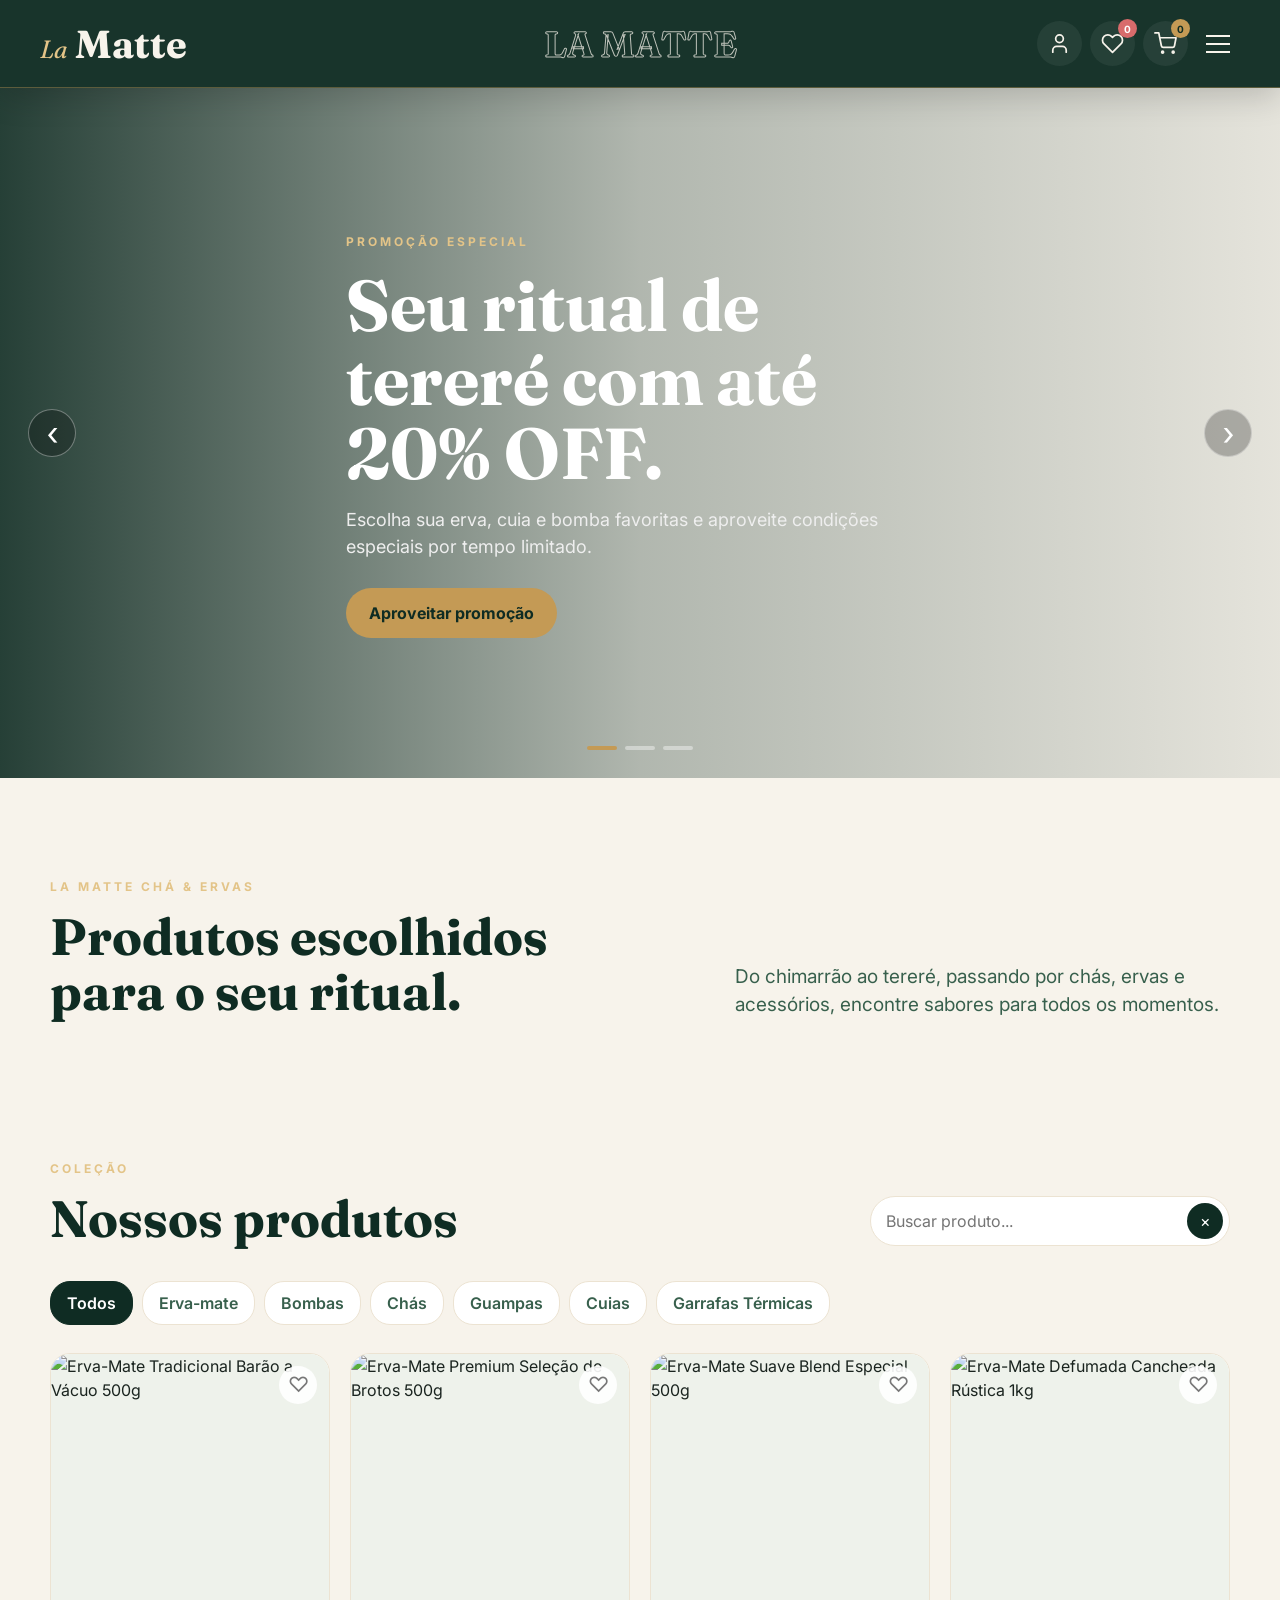
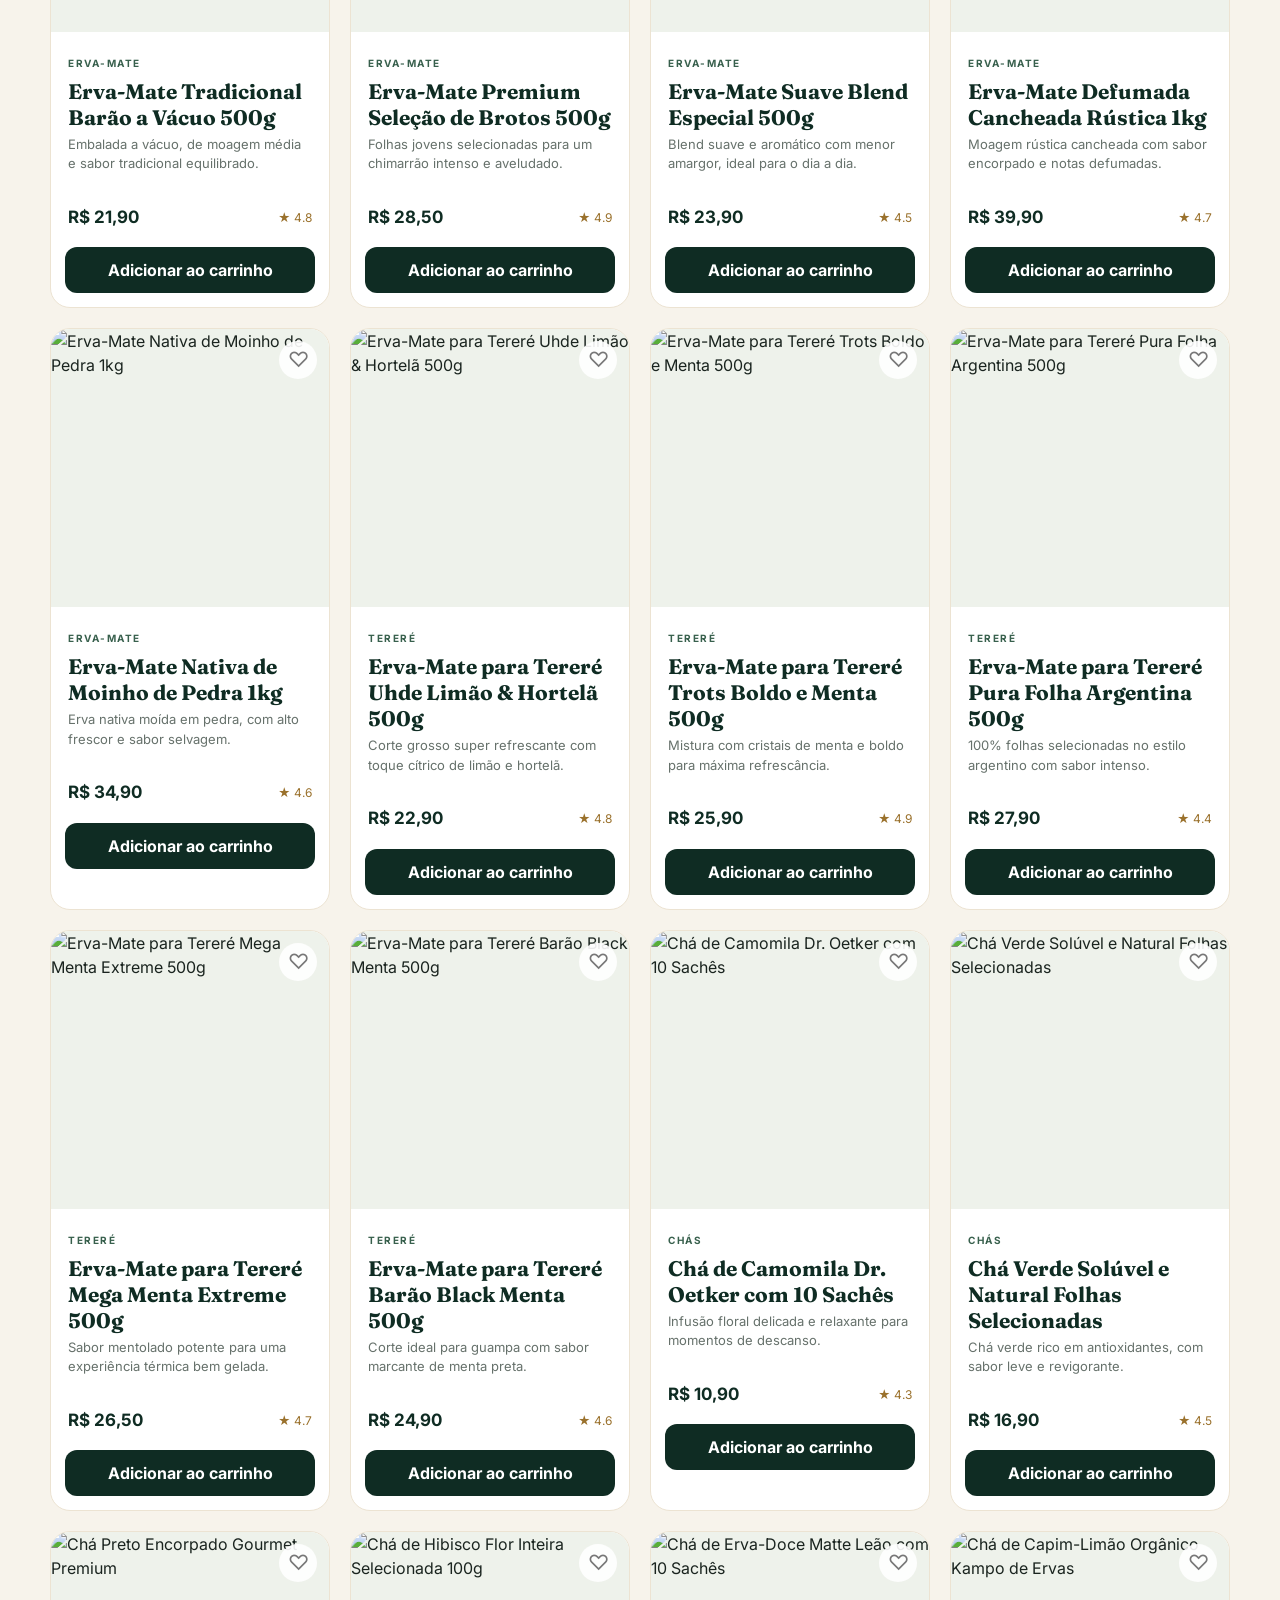
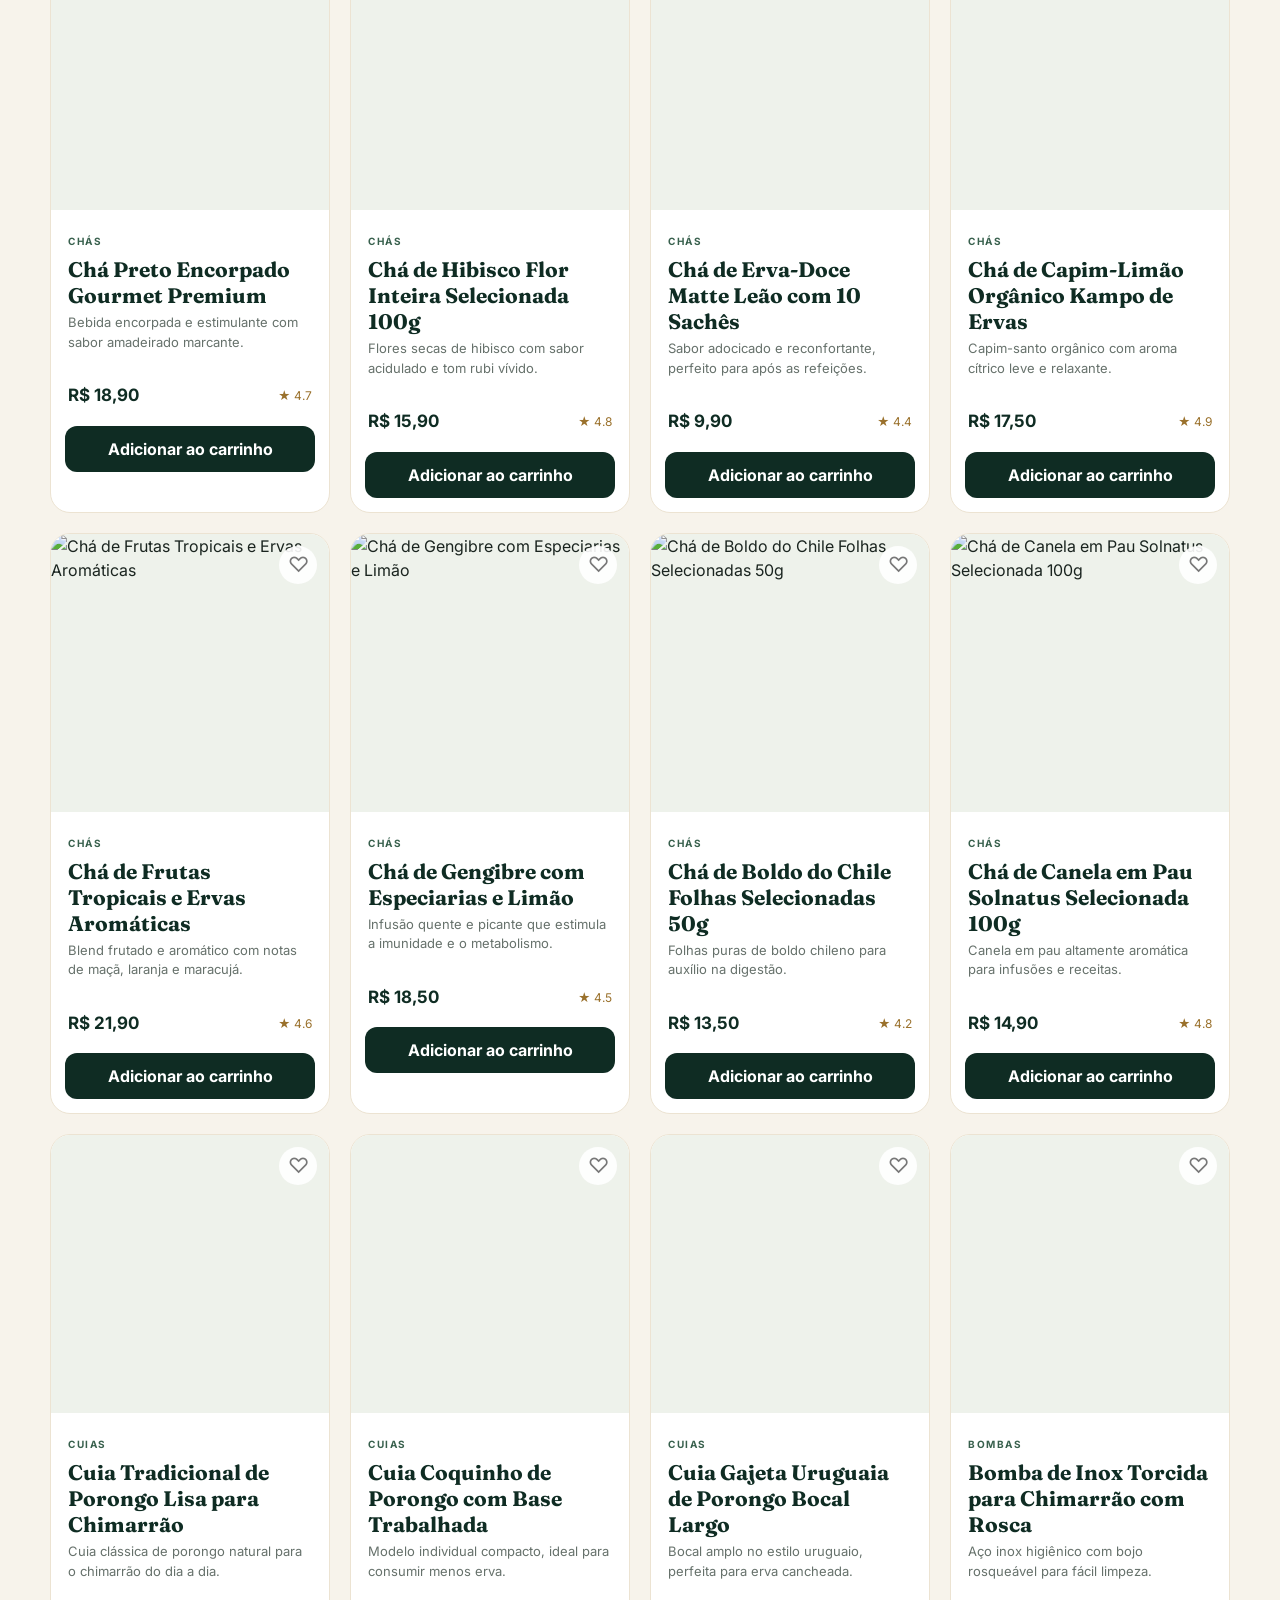
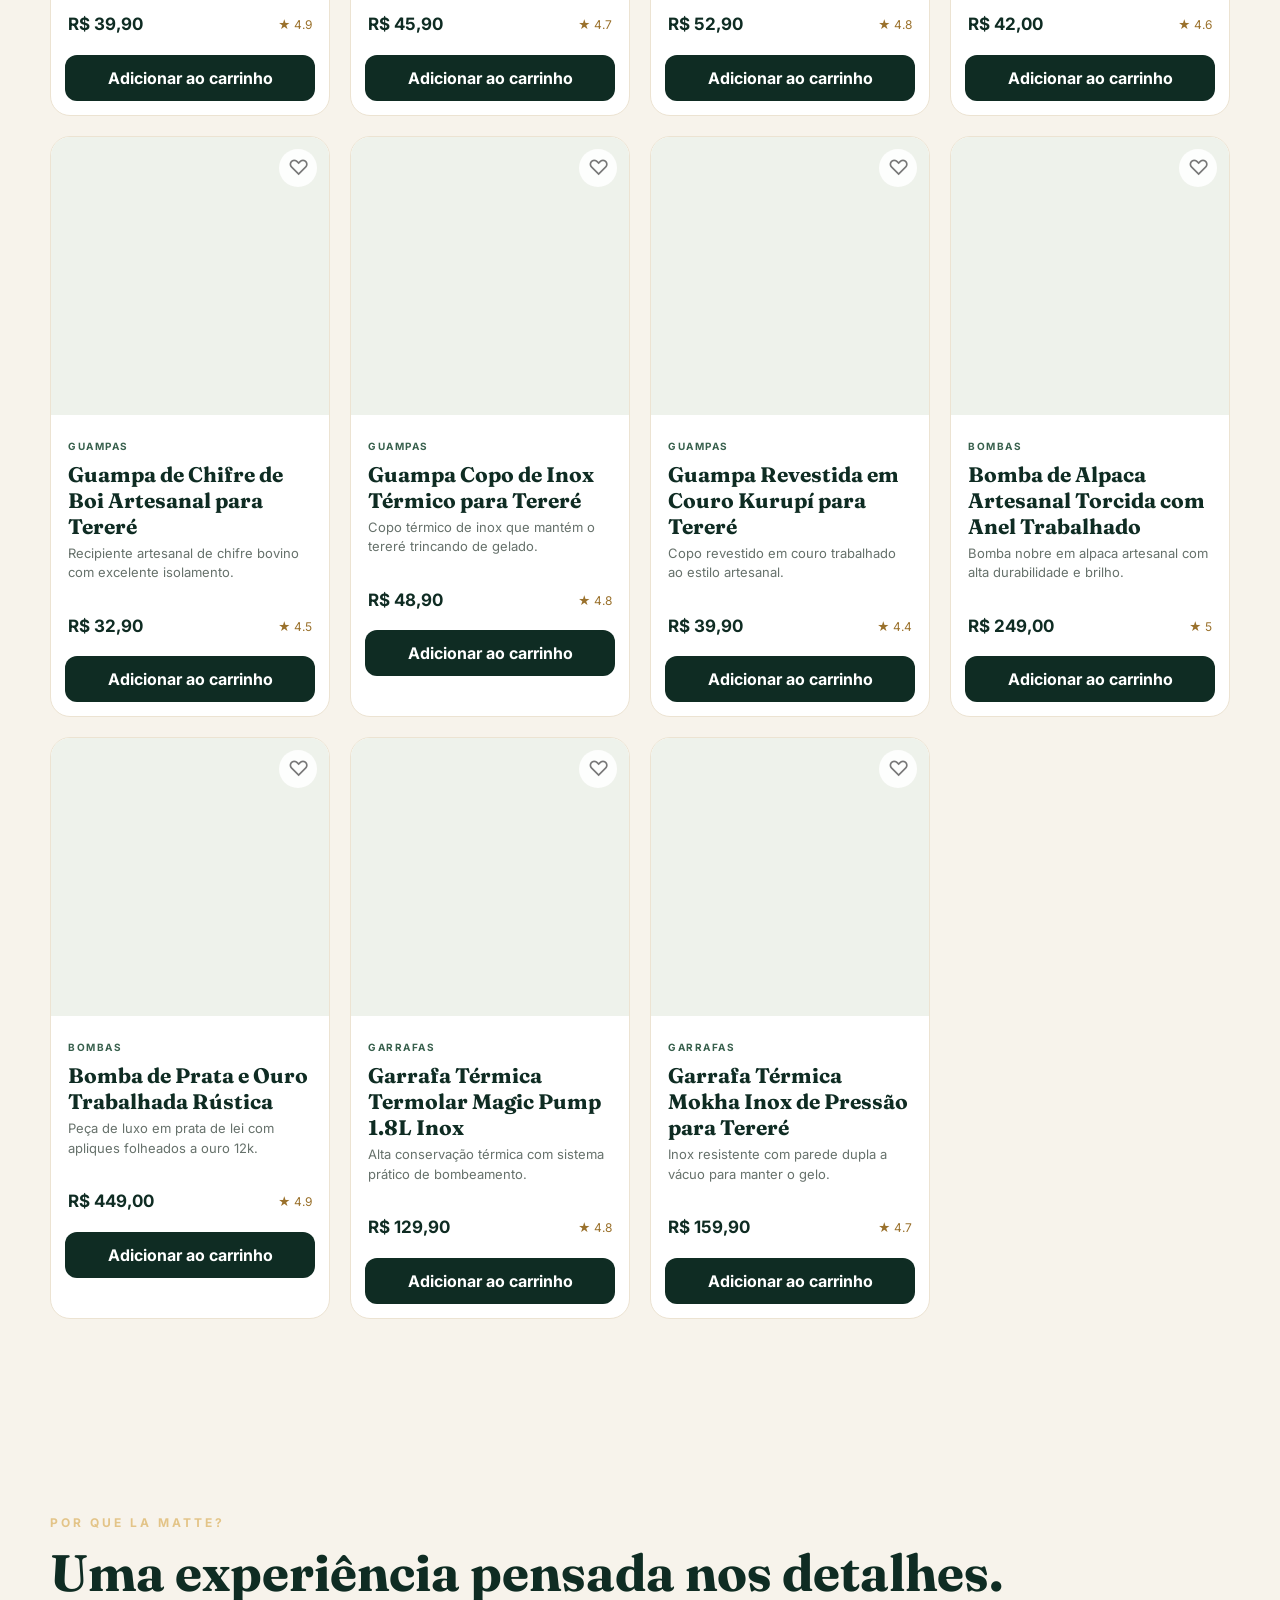
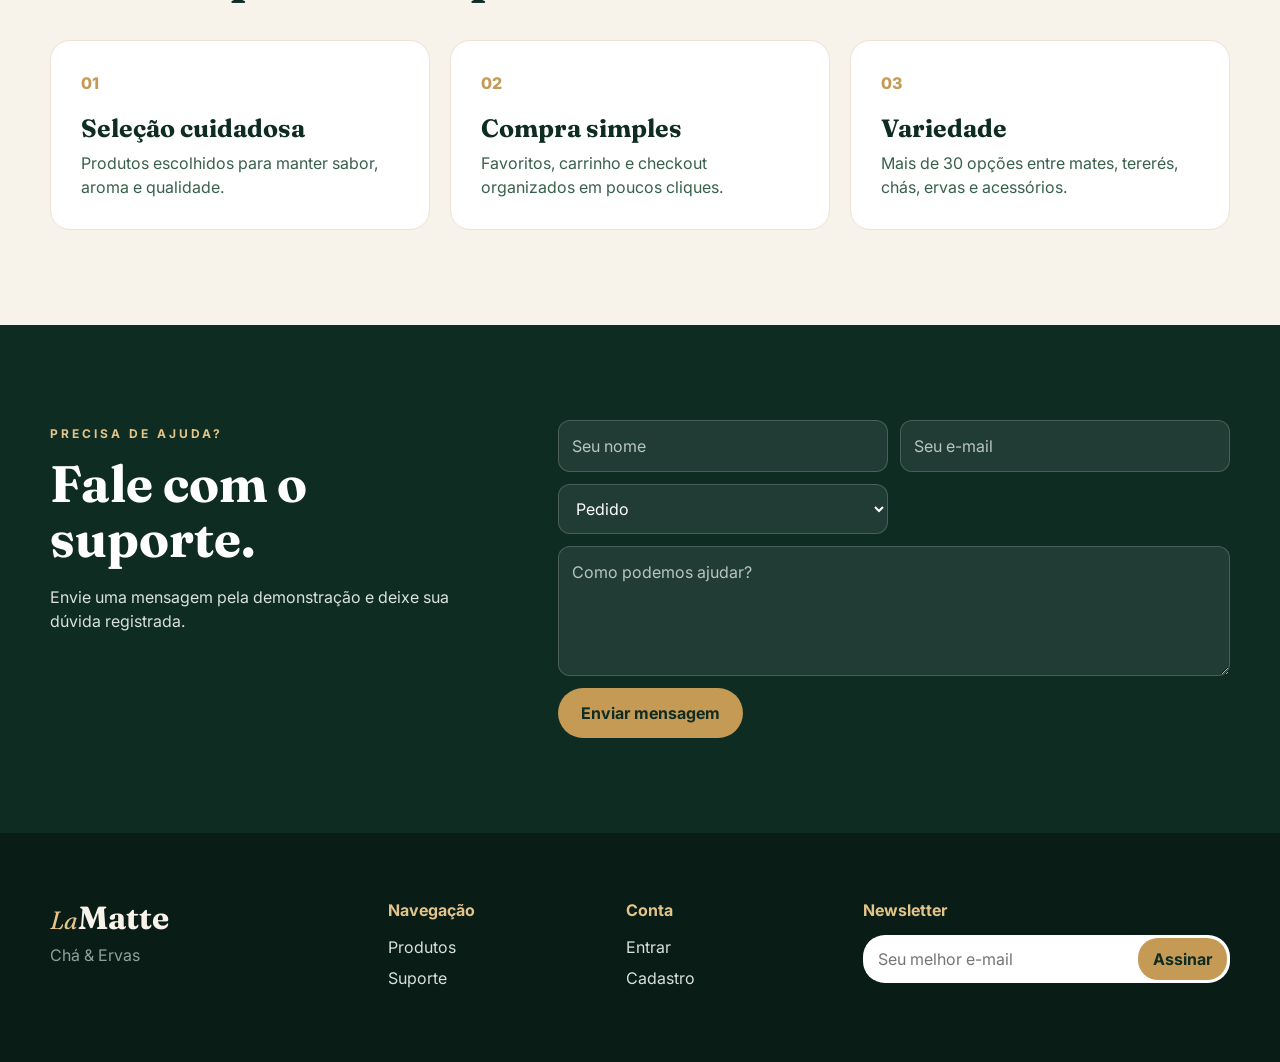
==== index.html @ b1367f07 "Create index.html" ====
```html
<!DOCTYPE html>
<html lang="pt-BR">
<head>
    <meta charset="UTF-8">
    <meta name="viewport" content="width=device-width, initial-scale=1.0">
    <title>La Matte | Chá & Ervas</title>

    <meta http-equiv="refresh" content="0; url=principal/index.html">
</head>
<body>
</body>
</html>
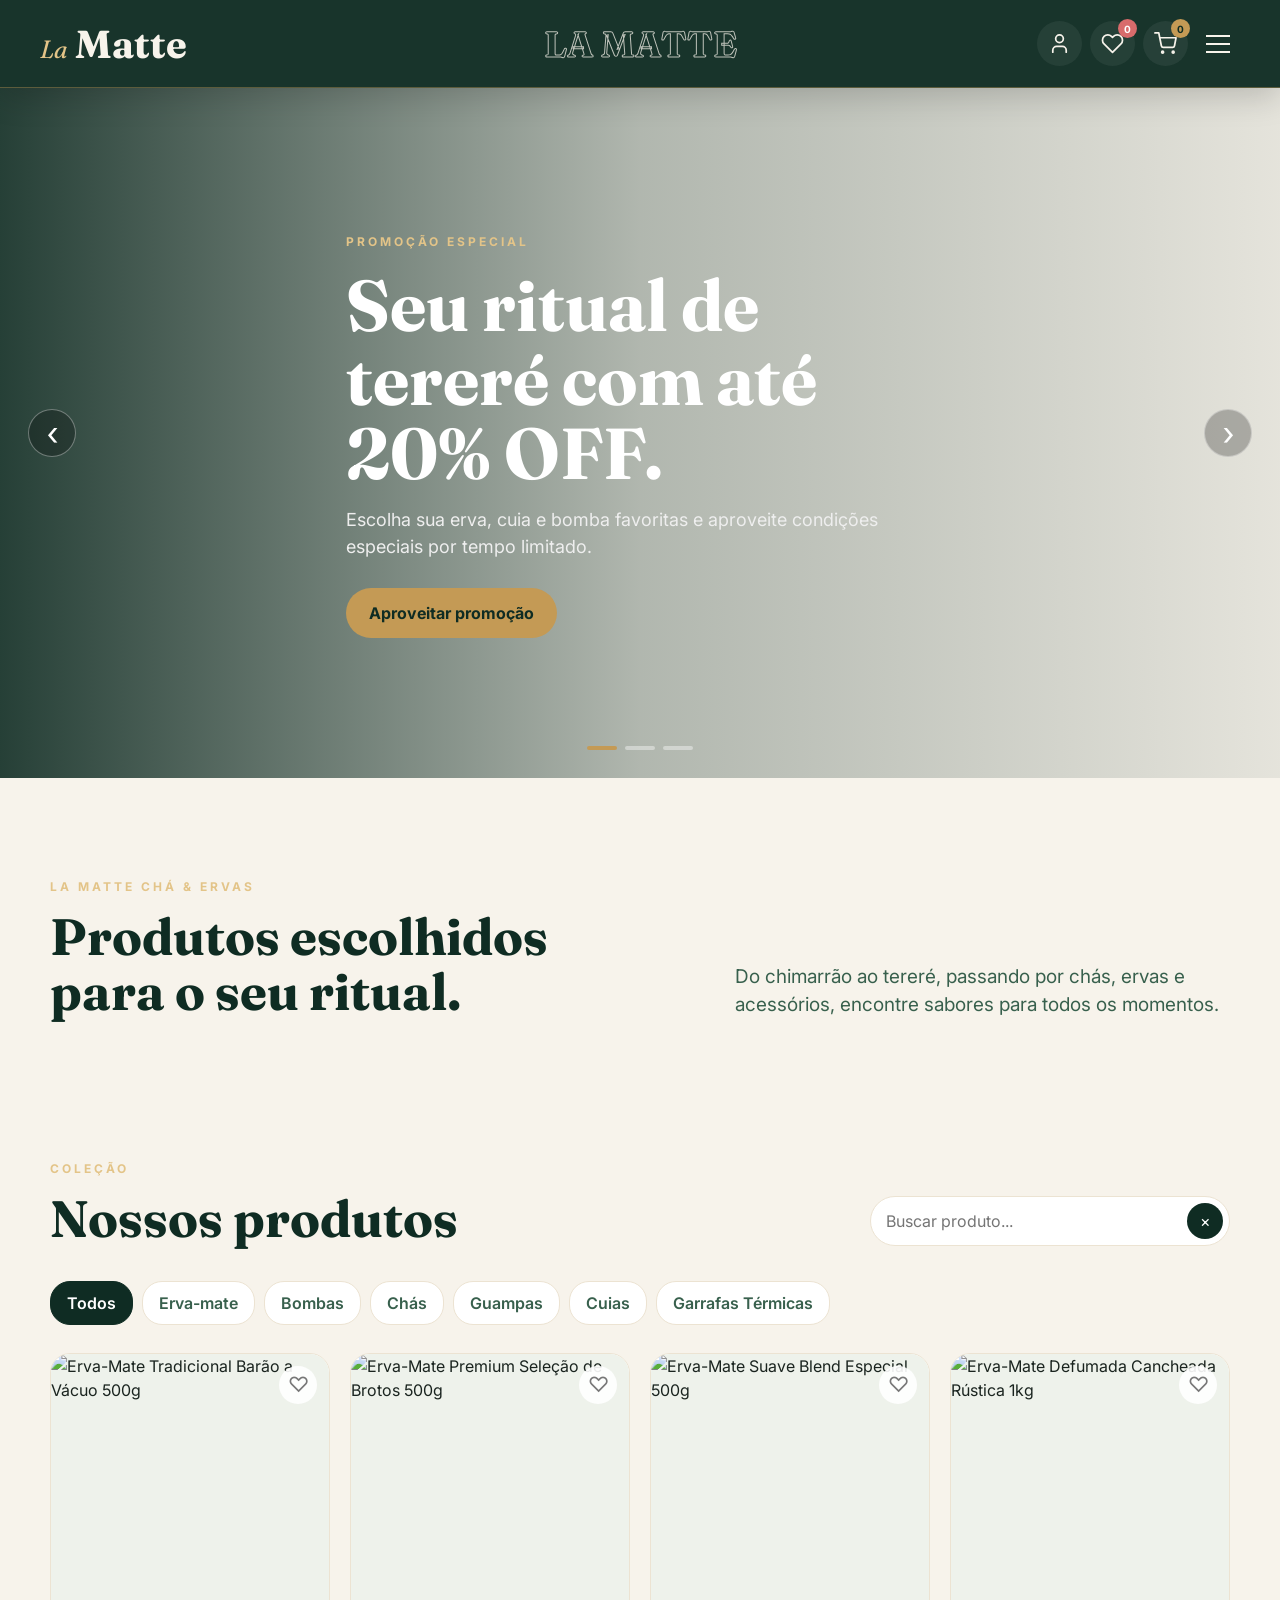
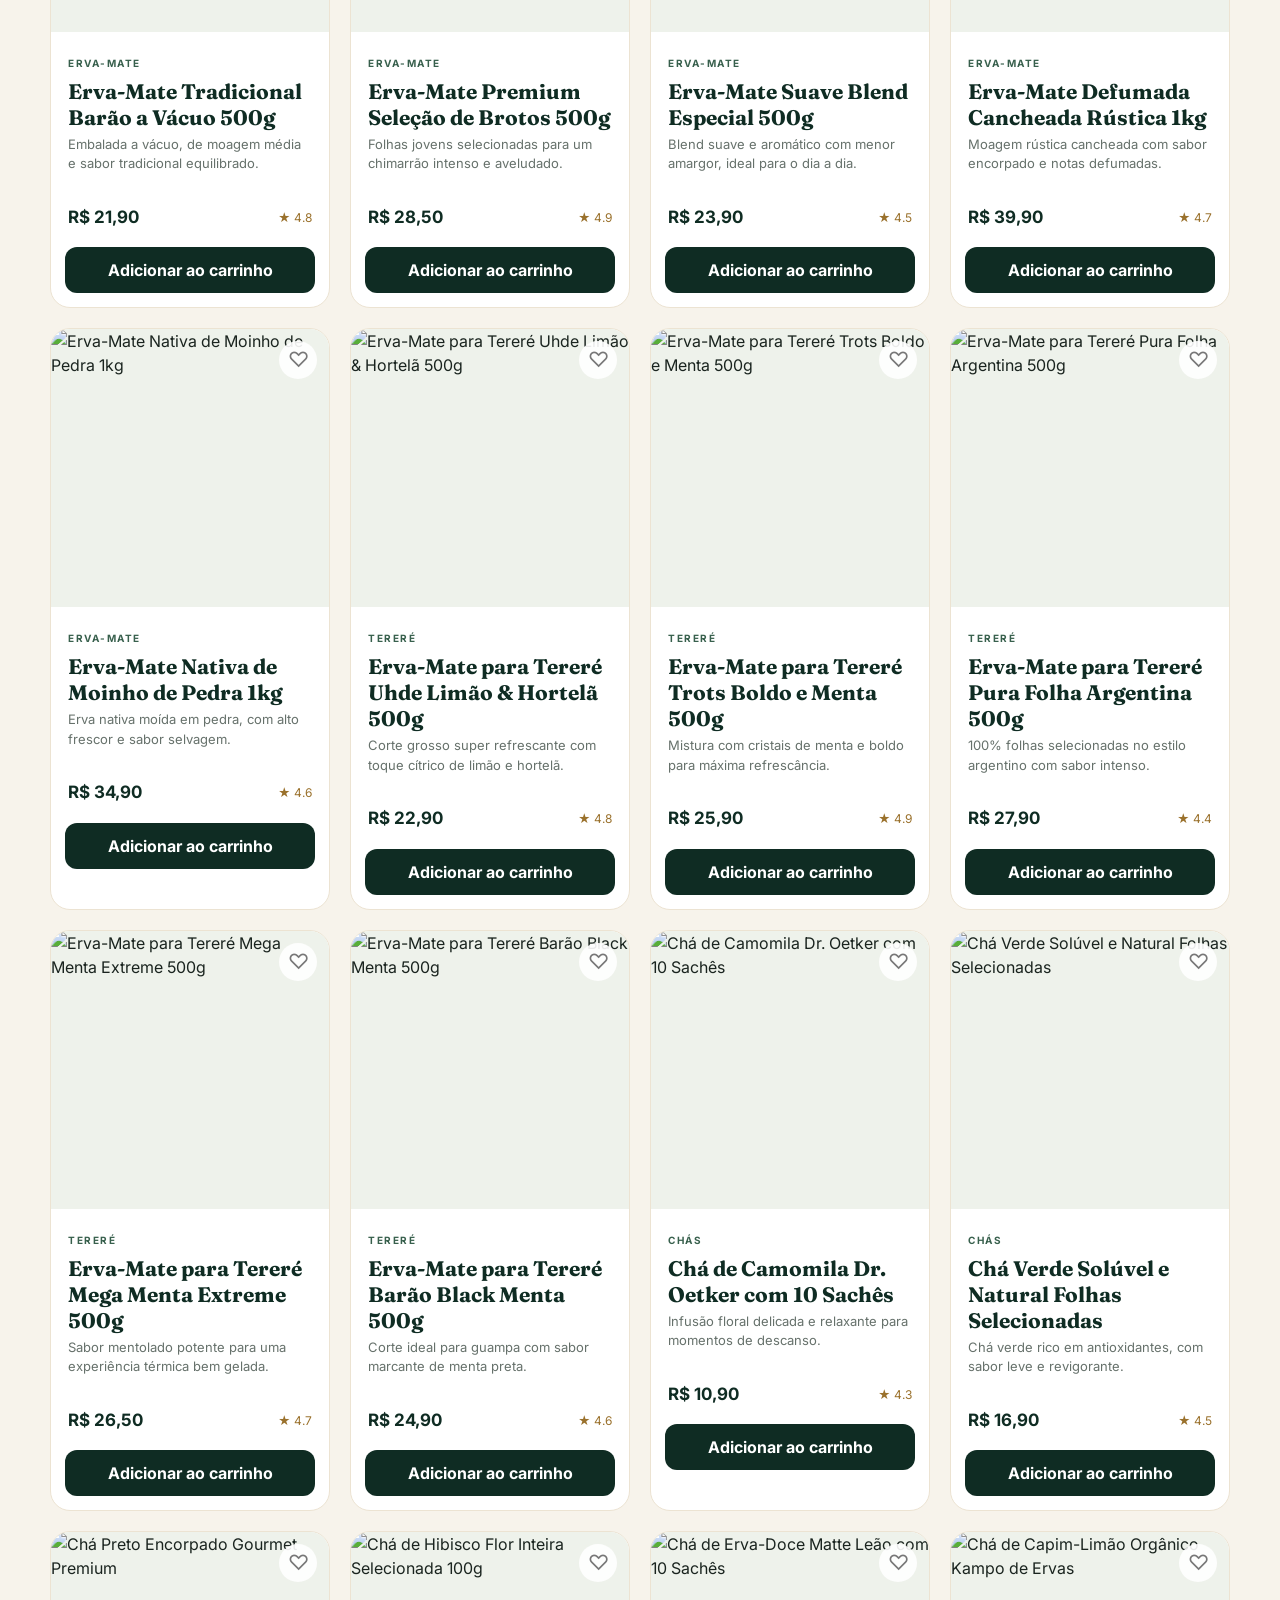
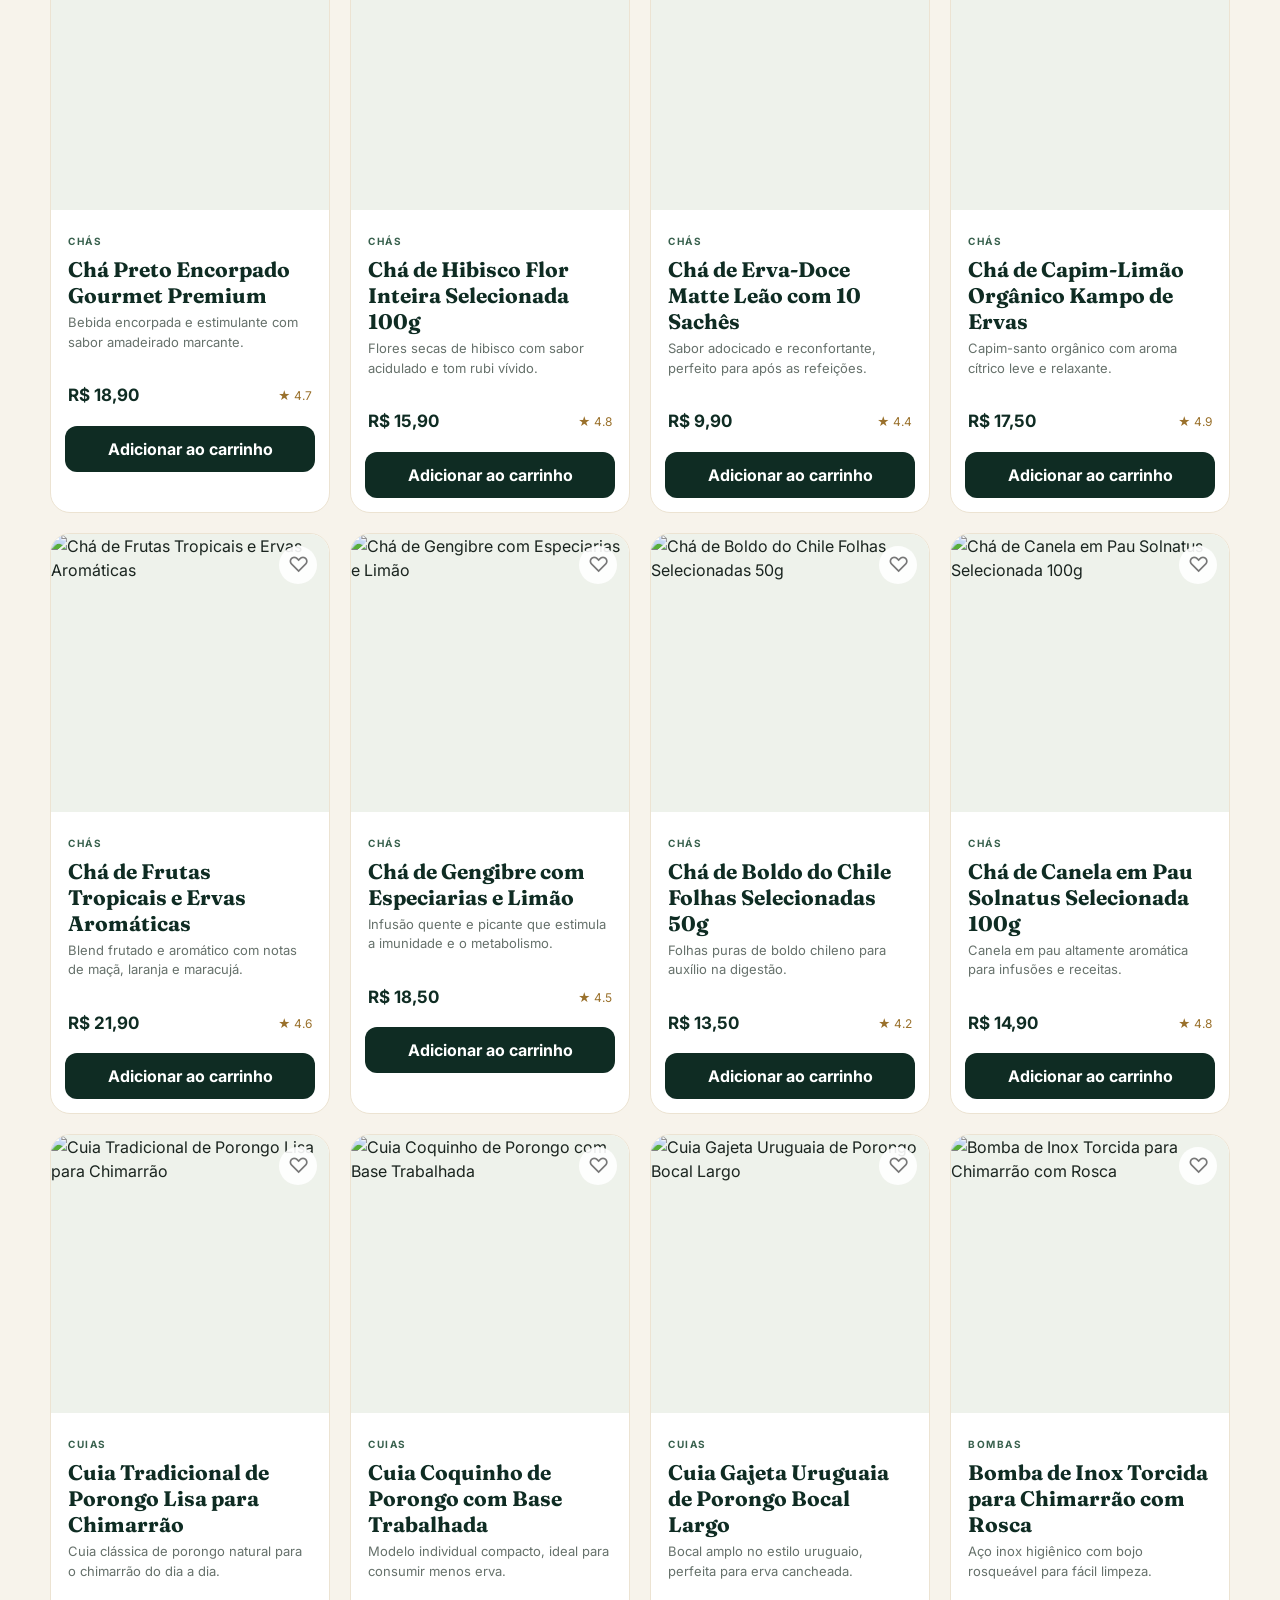
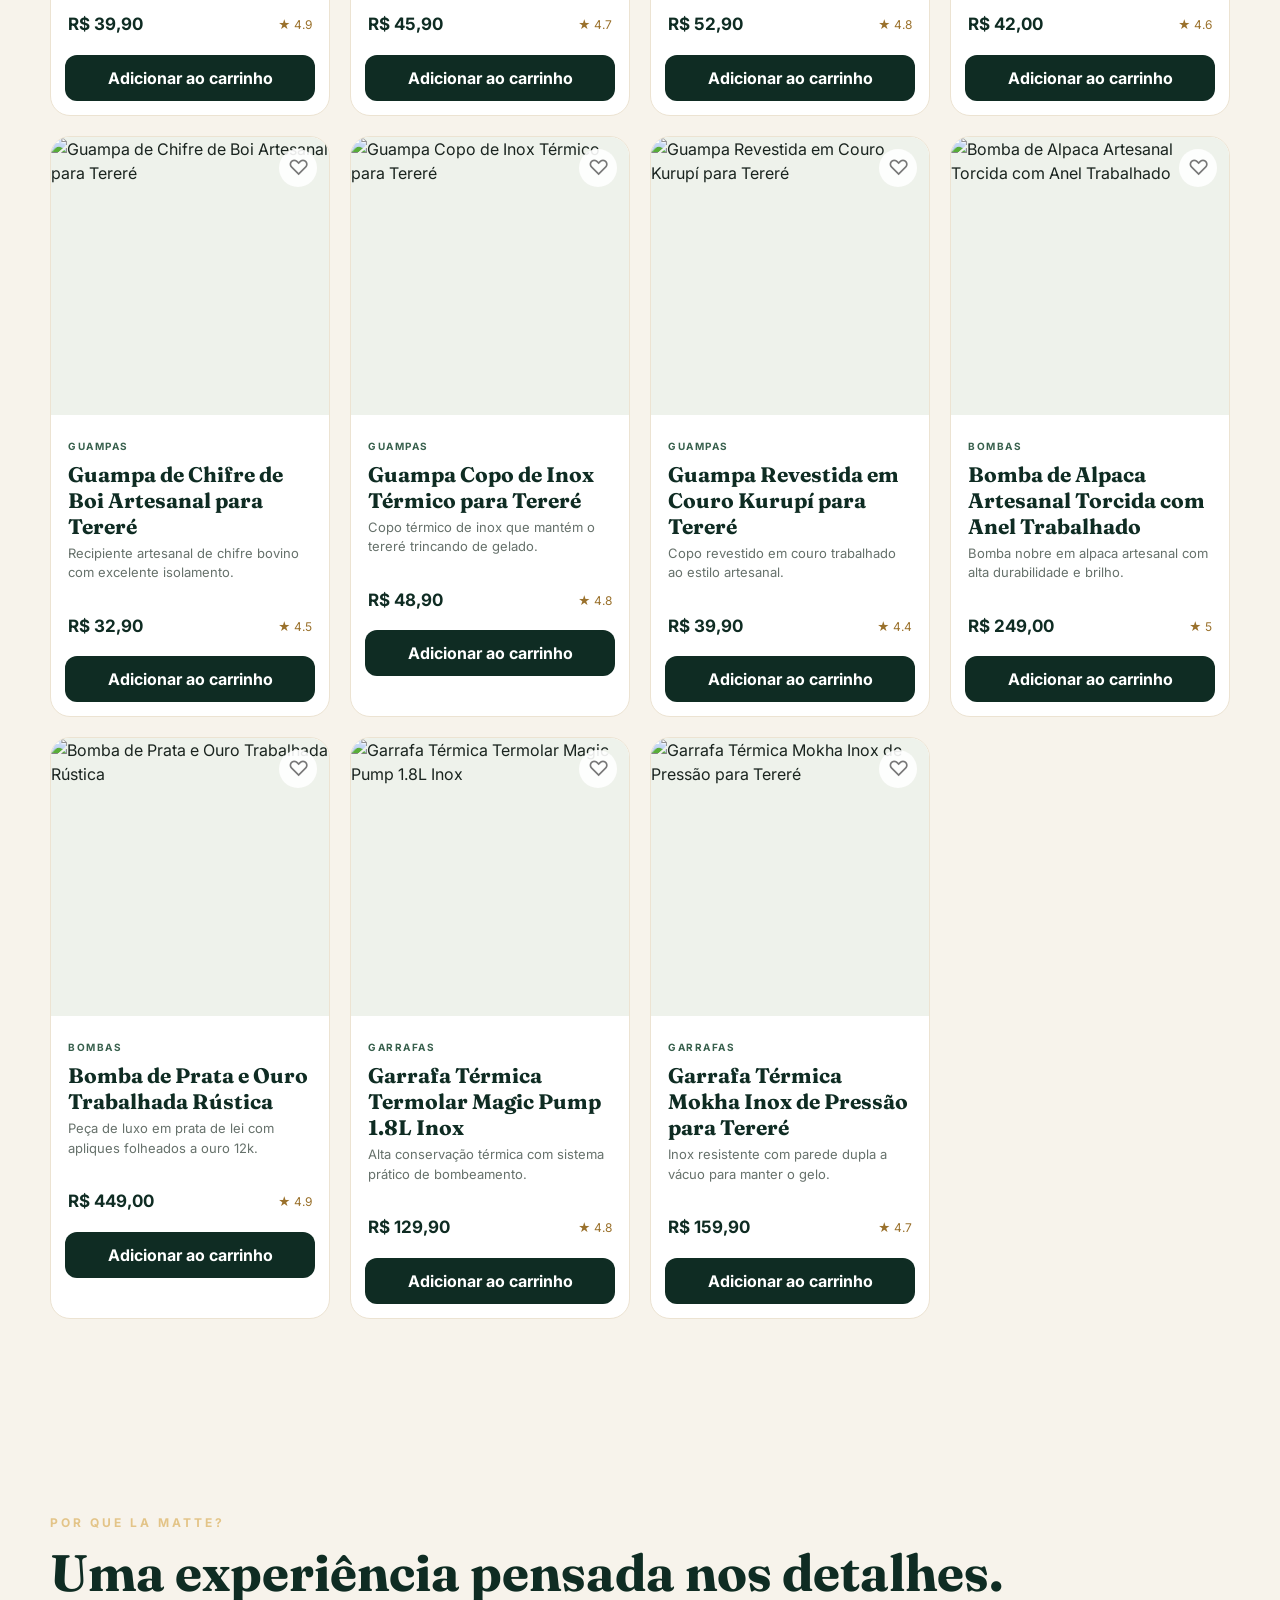
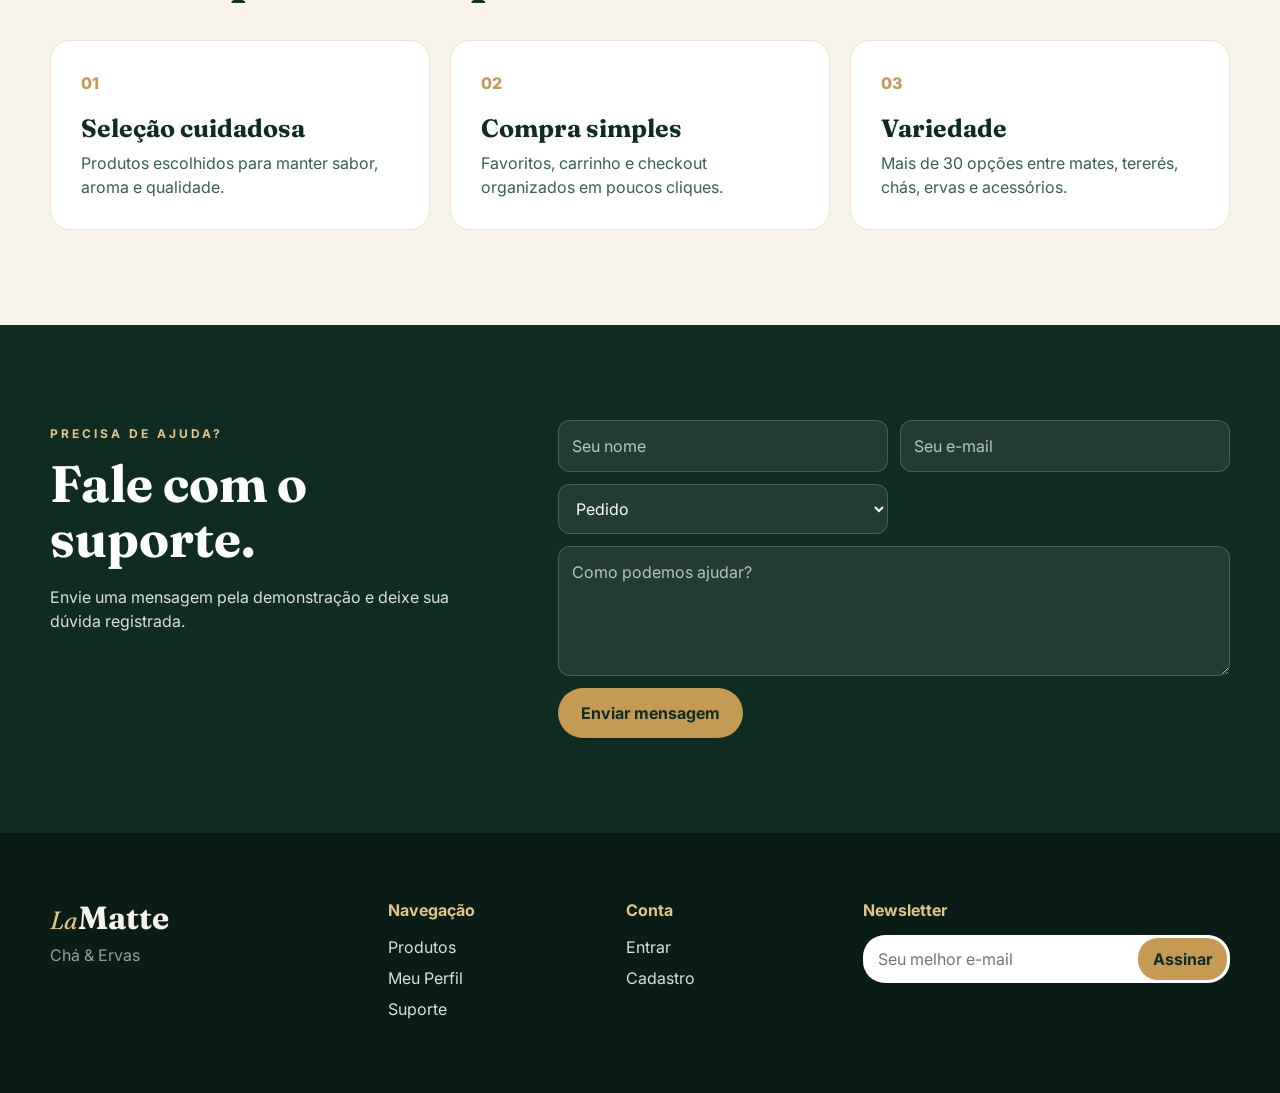
==== commit 2ff1d97d: "Add files via upload" ====
--- a/index.html
+++ b/index.html
@@ -1,13 +1,130 @@
-```html
 <!DOCTYPE html>
 <html lang="pt-BR">
 <head>
-    <meta charset="UTF-8">
-    <meta name="viewport" content="width=device-width, initial-scale=1.0">
-    <title>La Matte | Chá & Ervas</title>
-
-    <meta http-equiv="refresh" content="0; url=principal/index.html">
+<meta charset="UTF-8">
+<meta name="viewport" content="width=device-width, initial-scale=1.0">
+<title>La Matte Chá & Ervas</title>
+<link rel="preconnect" href="https://fonts.googleapis.com">
+<link rel="preconnect" href="https://fonts.gstatic.com" crossorigin>
+<link href="https://fonts.googleapis.com/css2?family=Fraunces:opsz,wght@9..144,500;9..144,700&family=Inter:wght@400;500;600;700&display=swap" rel="stylesheet">
+<link rel="stylesheet" href="style.css">
 </head>
 <body>
+<div class="painel-fundo" id="painelFundo"></div>
+<header class="barra-fixa">
+  <a class="marca" href="index.html"><span class="marca-la">La</span><span class="marca-matte">Matte</span></a>
+  <div class="logo-fixo"><a href="index.html"><h2 data-text="LA MATTE">LA MATTE</h2></a></div>
+  <div class="acoes-topo">
+    <button class="acao" id="perfilBtn" aria-label="Perfil do usuário" title="Meu Perfil">
+      <svg viewBox="0 0 24 24" aria-hidden="true">
+        <path d="M19 21v-2a4 4 0 0 0-4-4H9a4 4 0 0 0-4 4v2"></path>
+        <circle cx="12" cy="7" r="4"></circle>
+      </svg>
+    </button>
+
+    <div class="perfil-popup" id="perfilPopup">
+      <div class="perfil-topo">
+        <div class="perfil-icone">
+          <svg viewBox="0 0 24 24" aria-hidden="true">
+            <circle cx="12" cy="8" r="4"></circle>
+            <path d="M4 21c0-4.4 3.6-7 8-7s8 2.6 8 7"></path>
+          </svg>
+        </div>
+        <div>
+          <h3 id="perfilNomeMenu">Visitante</h3>
+          <p id="perfilSubMenu">Faça login para acessar sua conta</p>
+        </div>
+      </div>
+      <div class="perfil-links" id="perfilLinks"></div>
+    </div>
+
+    <button class="acao" id="favoritosBtn" aria-label="Lista de Favoritos" title="Meus Favoritos">
+      <svg viewBox="0 0 24 24" aria-hidden="true">
+        <path d="M20.84 4.61a5.5 5.5 0 0 0-7.78 0L12 5.67l-1.06-1.06a5.5 5.5 0 0 0-7.78 7.78l1.06 1.06L12 21.23l7.78-7.78 1.06-1.06a5.5 5.5 0 0 0 0-7.78z"></path>
+      </svg>
+      <b class="contador-favoritos" id="contadorFavoritos">0</b>
+    </button>
+
+    <button class="acao" id="carrinhoBtn" aria-label="Carrinho de Compras" title="Seu Carrinho">
+      <svg viewBox="0 0 24 24" aria-hidden="true">
+        <circle cx="9" cy="21" r="1"></circle>
+        <circle cx="20" cy="21" r="1"></circle>
+        <path d="M1 1h4l2.68 13.39a2 2 0 0 0 2 1.61h9.72a2 2 0 0 0 2-1.61L23 6H6"></path>
+      </svg>
+      <b class="contador-carrinho" id="contadorCarrinho">0</b>
+    </button>
+
+    <button class="menu-btn" id="menuBtn" aria-label="Abrir menu">
+      <span></span><span></span><span></span>
+    </button>
+  </div>
+</header>
+
+<aside class="painel-lateral" id="carrinhoPainel">
+  <div class="painel-cabecalho"><div><span>SEU PEDIDO</span><h2>Carrinho</h2></div><button class="fechar-painel" id="fecharCarrinho">×</button></div>
+  <div class="painel-conteudo" id="carrinhoConteudo"></div>
+  <div class="resumo-painel"><div><span>Subtotal</span><strong id="subtotalCarrinho">R$ 0,00</strong></div><a href="../checkout/index.html" class="btn-principal">Finalizar compra</a></div>
+</aside>
+
+<aside class="painel-lateral" id="favoritosPainel">
+  <div class="painel-cabecalho"><div><span>SUA SELEÇÃO</span><h2>Favoritos</h2></div><button class="fechar-painel" id="fecharFavoritos">×</button></div>
+  <div class="painel-conteudo" id="favoritosConteudo"></div>
+</aside>
+
+<aside class="painel-lateral" id="menuOverlay">
+  <div class="painel-cabecalho"><div><span>NAVEGAÇÃO</span><h2>Menu</h2></div><button class="fechar-painel" id="fecharMenu">×</button></div>
+  <nav class="menu-links">
+    <a href="#inicio">Início <b>›</b></a>
+    <a href="#produtos">Produtos <b>›</b></a>
+    <a href="../perfil/index.html">Meu Perfil <b>›</b></a>
+    <a href="#vantagens">Vantagens <b>›</b></a>
+    <a href="#suporte">Suporte <b>›</b></a>
+    <a href="../login/login.html">Entrar <b>›</b></a>
+    <a href="../cadastro/cadastro.html">Criar conta <b>›</b></a>
+  </nav>
+</aside>
+
+<main id="inicio">
+<section class="hero">
+  <div class="banner-track" id="bannerContainer">
+    <article class="banner banner-promocao" style="background-image:url('https://images.unsplash.com/photo-1753630865141-84053fd9ff5b?auto=format&fit=crop&fm=jpg&q=85&w=2200')"><div><span>PROMOÇÃO ESPECIAL</span><h1>Seu ritual de tereré com até 20% OFF.</h1><p>Escolha sua erva, cuia e bomba favoritas e aproveite condições especiais por tempo limitado.</p><a href="#produtos" class="btn-principal">Aproveitar promoção</a></div></article>
+    <article class="banner banner-promocao" style="background-image:url('https://images.unsplash.com/photo-1653937855510-ec3fd2036d98?auto=format&fit=crop&fm=jpg&q=85&w=2200')"><div><span>OFERTA DA SEMANA</span><h1>Ervas e chás selecionados com preços especiais.</h1><p>Leve sabores naturais para casa e descubra novas combinações para seus momentos.</p><a href="#produtos" class="btn-principal">Ver ofertas</a></div></article>
+    <article class="banner banner-promocao" style="background-image:url('https://images.unsplash.com/photo-1773479089546-49ff98325518?auto=format&fit=crop&fm=jpg&q=85&w=2200')"><div><span>CLUBE LA MATTE</span><h1>Mais produtos, mais sabor, mais economia.</h1><p>Monte seu kit com produtos selecionados e aproveite nossas ofertas especiais.</p><a href="#produtos" class="btn-principal">Montar meu kit</a></div></article>
+  </div>
+  <button class="seta-banner prev" id="bannerPrev">‹</button><button class="seta-banner next" id="bannerNext">›</button>
+  <div class="dots"><button data-slide="0"></button><button data-slide="1"></button><button data-slide="2"></button></div>
+</section>
+
+<section class="intro">
+  <div><span class="eyebrow">LA MATTE CHÁ & ERVAS</span><h2>Produtos escolhidos para o seu ritual.</h2></div>
+  <p>Do chimarrão ao tereré, passando por chás, ervas e acessórios, encontre sabores para todos os momentos.</p>
+</section>
+
+<section class="produtos-section" id="produtos">
+  <div class="secao-topo"><div><span class="eyebrow">COLEÇÃO</span><h2>Nossos produtos</h2></div><div class="busca"><input id="campoPesquisa" placeholder="Buscar produto..."><button id="limparPesquisa">×</button></div></div>
+  <div class="filtros" id="filtros">
+    <button class="ativo" data-categoria="Todos">Todos</button><button data-categoria="Erva-Mate">Erva-mate</button><button data-categoria="Bombas">Bombas</button><button data-categoria="Chás">Chás</button><button data-categoria="Guampas">Guampas</button><button data-categoria="Cuias">Cuias</button><button data-categoria="Garrafas">Garrafas Térmicas</button>
+  </div>
+  <div class="grid-produtos" id="gridProdutos"></div>
+  <div class="sem-resultados" id="semResultados">Nenhum produto encontrado.</div>
+</section>
+
+<section class="vantagens" id="vantagens">
+  <div class="secao-topo"><div><span class="eyebrow">POR QUE LA MATTE?</span><h2>Uma experiência pensada nos detalhes.</h2></div></div>
+  <div class="vantagens-grid">
+    <article><span>01</span><h3>Seleção cuidadosa</h3><p>Produtos escolhidos para manter sabor, aroma e qualidade.</p></article>
+    <article><span>02</span><h3>Compra simples</h3><p>Favoritos, carrinho e checkout organizados em poucos cliques.</p></article>
+    <article><span>03</span><h3>Variedade</h3><p>Mais de 30 opções entre mates, tererés, chás, ervas e acessórios.</p></article>
+  </div>
+</section>
+
+<section class="suporte" id="suporte">
+  <div class="suporte-copy"><span class="eyebrow">PRECISA DE AJUDA?</span><h2>Fale com o suporte.</h2><p>Envie uma mensagem pela demonstração e deixe sua dúvida registrada.</p></div>
+  <form id="suporteForm"><input id="suporteNome" required placeholder="Seu nome"><input id="suporteEmail" type="email" required placeholder="Seu e-mail"><select id="suporteCategoria"><option>Pedido</option><option>Produto</option><option>Pagamento</option><option>Outro</option></select><textarea id="suporteMensagem" required placeholder="Como podemos ajudar?"></textarea><button class="btn-principal">Enviar mensagem</button><strong id="suporteSucesso"></strong></form>
+</section>
+</main>
+
+<footer><div><span class="marca-la">La</span><span class="marca-matte">Matte</span><p>Chá & Ervas</p></div><div><h4>Navegação</h4><a href="#produtos">Produtos</a><a href="../perfil/index.html">Meu Perfil</a><a href="#suporte">Suporte</a></div><div><h4>Conta</h4><a href="../login/login.html">Entrar</a><a href="../cadastro/cadastro.html">Cadastro</a></div><div><h4>Newsletter</h4><form id="formNewsletter"><input type="email" required placeholder="Seu melhor e-mail"><button>Assinar</button></form><span id="newsletterSucesso"></span></div></footer>
+<script src="data.js"></script><script src="script.js"></script>
 </body>
-</html>
+</html>
--- a/style.css
+++ b/style.css
@@ -0,0 +1,1077 @@
+:root {
+  --verde: #0f2c23;
+  --verde2: #15382d;
+  --verde3: #38604d;
+  --sage: #9bb392;
+  --creme: #f7f3eb;
+  --creme2: #ece3d2;
+  --dourado: #c49a55;
+  --dourado2: #e3c488;
+  --texto: #1a241f;
+  --branco: #fff;
+  --vermelho: #b3261e;
+}
+* {
+  box-sizing: border-box;
+  margin: 0;
+  padding: 0;
+}
+html {
+  scroll-behavior: smooth;
+}
+body {
+  background: var(--creme);
+  color: var(--texto);
+  font-family: Inter, Arial, sans-serif;
+  line-height: 1.5;
+  overflow-x: hidden;
+}
+body.painel-aberto {
+  overflow: hidden;
+}
+button, input, select, textarea {
+  font: inherit;
+}
+button {
+  cursor: pointer;
+}
+a {
+  text-decoration: none;
+  color: inherit;
+}
+.barra-fixa {
+  height: 88px;
+  position: fixed;
+  top: 0;
+  left: 0;
+  width: 100%;
+  z-index: 1300;
+  padding: 0 40px;
+  display: flex;
+  align-items: center;
+  justify-content: space-between;
+  background: rgba(15, 44, 35, 0.96);
+  backdrop-filter: blur(16px);
+  border-bottom: 1px solid rgba(196, 154, 85, 0.4);
+  box-shadow: 0 8px 32px rgba(0, 0, 0, 0.18);
+  transition: transform 0.35s ease;
+}
+body.painel-aberto .barra-fixa {
+  transform: translateY(-100%);
+}
+.marca {
+  display: flex;
+  align-items: baseline;
+  gap: 7px;
+}
+.marca-la {
+  font: italic 25px Fraunces, serif;
+  color: var(--dourado2);
+}
+.marca-matte {
+  font: 700 39px Fraunces, serif;
+  color: var(--creme);
+}
+.logo-fixo {
+  position: absolute;
+  left: 50%;
+  top: 50%;
+  transform: translate(-50%, -50%);
+}
+.logo-fixo h2 {
+  font: 700 36px Fraunces, serif;
+  color: transparent;
+  -webkit-text-stroke: 1px rgba(247, 243, 235, 0.75);
+  position: relative;
+}
+.logo-fixo h2:before {
+  content: attr(data-text);
+  position: absolute;
+  inset: 0;
+  color: var(--dourado);
+  -webkit-text-stroke: 1px var(--dourado);
+  clip-path: inset(100% 0 0);
+  transition: 0.35s;
+}
+.logo-fixo h2:hover:before {
+  clip-path: inset(0);
+}
+.acoes-topo {
+  display: flex;
+  gap: 8px;
+  align-items: center;
+}
+.acao {
+  width: 45px;
+  height: 45px;
+  border: 0;
+  border-radius: 50%;
+  background: rgba(255, 255, 255, 0.06);
+  color: var(--creme);
+  display: flex;
+  align-items: center;
+  justify-content: center;
+  padding: 0;
+  position: relative;
+  transition: 0.2s;
+}
+.acao svg {
+  width: 23px;
+  height: 23px;
+  fill: none;
+  stroke: currentColor;
+  stroke-width: 1.8;
+  stroke-linecap: round;
+  stroke-linejoin: round;
+  display: block;
+}
+.perfil-icone svg {
+  width: 24px;
+  height: 24px;
+  fill: none;
+  stroke: currentColor;
+  stroke-width: 1.8;
+  stroke-linecap: round;
+  stroke-linejoin: round;
+  display: block;
+}
+.acao:hover {
+  background: rgba(196, 154, 85, 0.18);
+  color: var(--dourado2);
+  transform: translateY(-2px);
+}
+.contador-carrinho, .contador-favoritos {
+  position: absolute;
+  right: -2px;
+  top: -2px;
+  min-width: 19px;
+  height: 19px;
+  border-radius: 10px;
+  background: var(--dourado);
+  color: var(--verde);
+  font-size: 10px;
+  display: flex;
+  align-items: center;
+  justify-content: center;
+  line-height: 0;
+  padding: 0 4px;
+}
+.contador-favoritos {
+  background: #d86b6b;
+  color: #fff;
+}
+.menu-btn {
+  width: 44px;
+  height: 44px;
+  border: 0;
+  background: transparent;
+  display: flex;
+  flex-direction: column;
+  justify-content: center;
+  gap: 6px;
+  padding: 10px;
+}
+.menu-btn span {
+  height: 2px;
+  width: 100%;
+  background: var(--creme);
+  transition: 0.25s;
+}
+.menu-btn.active span:nth-child(1) {
+  transform: translateY(8px) rotate(45deg);
+}
+.menu-btn.active span:nth-child(2) {
+  opacity: 0;
+}
+.menu-btn.active span:nth-child(3) {
+  transform: translateY(-8px) rotate(-45deg);
+}
+.hero {
+  height: 690px;
+  margin-top: 88px;
+  position: relative;
+  overflow: hidden;
+}
+.banner-track {
+  height: 100%;
+  display: flex;
+  width: 300%;
+  transition: transform 0.65s cubic-bezier(0.2, 0.7, 0.2, 1);
+}
+.banner {
+  width: 33.3333%;
+  height: 100%;
+  background-size: cover;
+  background-position: center;
+  display: flex;
+  align-items: center;
+  padding: 70px 9%;
+  position: relative;
+}
+.banner:before {
+  content: "";
+  position: absolute;
+  inset: 0;
+  background: linear-gradient(90deg, rgba(15, 44, 35, 0.9), rgba(15, 44, 35, 0.3), rgba(15, 44, 35, 0.08));
+}
+.banner > div {
+  position: relative;
+  z-index: 1;
+  max-width: 620px;
+  color: #fff;
+}
+.banner span, .eyebrow {
+  font-size: 12px;
+  letter-spacing: 3px;
+  font-weight: 700;
+  color: var(--dourado2);
+}
+.banner h1 {
+  font: 700 clamp(42px, 6vw, 72px) / 1.03 Fraunces, serif;
+  margin: 16px 0;
+}
+.banner p {
+  font-size: 18px;
+  max-width: 560px;
+  color: #eee;
+  margin-bottom: 28px;
+}
+.btn-principal {
+  display: inline-flex;
+  align-items: center;
+  justify-content: center;
+  border: 0;
+  border-radius: 28px;
+  padding: 13px 23px;
+  background: var(--dourado);
+  color: var(--verde);
+  font-weight: 700;
+  transition: 0.2s;
+}
+.btn-principal:hover {
+  background: var(--dourado2);
+  transform: translateY(-2px);
+}
+.seta-banner {
+  position: absolute;
+  top: 50%;
+  transform: translateY(-50%);
+  width: 48px;
+  height: 48px;
+  border-radius: 50%;
+  border: 1px solid rgba(255, 255, 255, 0.35);
+  background: rgba(0, 0, 0, 0.25);
+  color: #fff;
+  font-size: 34px;
+  z-index: 2;
+  display: flex;
+  align-items: center;
+  justify-content: center;
+  padding: 0;
+  line-height: 0;
+  transition: all 0.3s ease;
+}
+.seta-banner:hover {
+  background: var(--dourado);
+  border-color: var(--dourado);
+  color: var(--verde);
+  transform: translateY(-50%) scale(1.15);
+}
+.seta-banner.prev {
+  left: 28px;
+}
+.seta-banner.next {
+  right: 28px;
+}
+.dots {
+  position: absolute;
+  bottom: 28px;
+  left: 50%;
+  transform: translateX(-50%);
+  display: flex;
+  gap: 8px;
+  z-index: 3;
+}
+.dots button {
+  width: 30px;
+  height: 4px;
+  border: 0;
+  border-radius: 4px;
+  background: rgba(255, 255, 255, 0.4);
+}
+.dots button.ativo {
+  background: var(--dourado);
+}
+.intro, .produtos-section, .vantagens, .suporte {
+  max-width: 1240px;
+  margin: auto;
+  padding: 95px 30px;
+}
+.intro {
+  display: grid;
+  grid-template-columns: 1.1fr 0.9fr;
+  gap: 80px;
+  align-items: end;
+}
+.intro h2, .secao-topo h2, .vantagens h2, .suporte h2 {
+  font: 700 clamp(34px, 4vw, 52px) / 1.08 Fraunces, serif;
+  color: var(--verde);
+  margin-top: 12px;
+}
+.intro p {
+  font-size: 19px;
+  color: var(--verde3);
+  max-width: 520px;
+}
+.produtos-section {
+  padding-top: 40px;
+}
+.secao-topo {
+  display: flex;
+  align-items: end;
+  justify-content: space-between;
+  gap: 30px;
+  margin-bottom: 35px;
+}
+.busca {
+  display: flex;
+  align-items: center; /* Centraliza o círculo no eito vertical */
+  background: #fff;
+  border: 1px solid var(--creme2);
+  border-radius: 28px;
+  padding: 4px 6px 4px 15px;
+  width: min(360px, 100%);
+}
+
+.busca input {
+  border: 0;
+  outline: 0;
+  background: transparent;
+  padding: 8px 0;
+  flex: 1;
+  min-width: 0;
+}
+
+.busca button {
+  border: 0;
+  background: var(--verde);
+  color: #fff;
+  width: 36px;
+  height: 36px;
+  border-radius: 50%;
+  flex-shrink: 0; /* Impede qualquer deformação no círculo */
+  display: flex;
+  align-items: center;
+  justify-content: center;
+  padding: 0;
+  line-height: 0;
+  transition: all 0.3s ease;
+}
+
+.busca button:hover {
+  background: var(--dourado);
+  color: var(--verde);
+  transform: scale(1.15);
+}
+
+.busca button svg {
+  width: 18px;
+  height: 18px;
+  display: block;
+}
+.filtros {
+  display: flex;
+  gap: 9px;
+  flex-wrap: wrap;
+  margin-bottom: 28px;
+}
+.filtros button {
+  padding: 9px 16px;
+  border-radius: 20px;
+  border: 1px solid var(--creme2);
+  background: #fff;
+  color: var(--verde3);
+  font-weight: 600;
+}
+.filtros button.ativo, .filtros button:hover {
+  background: var(--verde);
+  color: #fff;
+  border-color: var(--verde);
+}
+.grid-produtos {
+  display: grid;
+  grid-template-columns: repeat(4, 1fr);
+  gap: 20px;
+}
+.produto-card {
+  position: relative;
+  background: #fff;
+  border: 1px solid var(--creme2);
+  border-radius: 20px;
+  overflow: hidden;
+  transition: 0.25s;
+  display: flex;
+  flex-direction: column;
+}
+.produto-card:hover {
+  transform: translateY(-5px);
+  box-shadow: 0 18px 35px rgba(15, 44, 35, 0.12);
+}
+.produto-link {
+  display: block;
+}
+.produto-img {
+  aspect-ratio: 1 / 1;
+  background: #eef2eb;
+  overflow: hidden;
+}
+.produto-img img {
+  width: 100%;
+  height: 100%;
+  object-fit: cover;
+  transition: 0.35s;
+}
+.produto-card:hover .produto-img img {
+  transform: scale(1.04);
+}
+.produto-info {
+  padding: 17px;
+}
+.produto-info > span {
+  font-size: 10px;
+  text-transform: uppercase;
+  letter-spacing: 1.5px;
+  color: var(--verde3);
+  font-weight: 700;
+}
+.produto-info h3 {
+  font: 700 21px Fraunces, serif;
+  color: var(--verde);
+  margin: 5px 0;
+}
+.produto-info p {
+  font-size: 13px;
+  color: #66716b;
+  min-height: 58px;
+}
+.produto-info > div {
+  display: flex;
+  justify-content: space-between;
+  align-items: center;
+  margin-top: 12px;
+}
+.produto-info strong {
+  font-size: 17px;
+  color: var(--verde);
+}
+.produto-info em {
+  font-style: normal;
+  font-size: 12px;
+  color: #9a712c;
+}
+.fav-card {
+  position: absolute;
+  right: 12px;
+  top: 12px;
+  z-index: 2;
+  width: 38px;
+  height: 38px;
+  border: 0;
+  border-radius: 50%;
+  background: rgba(255, 255, 255, 0.9);
+  font-size: 21px;
+  color: #777;
+  display: flex;
+  align-items: center;
+  justify-content: center;
+  padding: 0;
+  line-height: 0;
+  transition: all 0.3s ease;
+}
+.fav-card:hover {
+  transform: scale(1.15);
+}
+.fav-card.ativo {
+  color: #c94f5a;
+}
+.add-card {
+  margin: 0 14px 14px;
+  border: 0;
+  border-radius: 12px;
+  padding: 11px;
+  background: var(--verde);
+  color: #fff;
+  font-weight: 700;
+}
+.add-card:hover {
+  background: var(--dourado);
+  color: var(--verde);
+}
+.sem-resultados {
+  text-align: center;
+  padding: 50px;
+  display: none;
+  color: var(--verde3);
+}
+.vantagens {
+  background: var(--creme);
+}
+.vantagens-grid {
+  display: grid;
+  grid-template-columns: repeat(3, 1fr);
+  gap: 20px;
+  margin-top: 40px;
+}
+.vantagens-grid article {
+  background: #fff;
+  border: 1px solid var(--creme2);
+  padding: 30px;
+  border-radius: 20px;
+}
+.vantagens-grid span {
+  color: var(--dourado);
+  font-weight: 800;
+}
+.vantagens-grid h3 {
+  font: 700 25px Fraunces, serif;
+  color: var(--verde);
+  margin: 18px 0 8px;
+}
+.vantagens-grid p {
+  color: var(--verde3);
+}
+.suporte {
+  display: grid;
+  grid-template-columns: 0.8fr 1.2fr;
+  gap: 60px;
+  background: var(--verde);
+  color: #fff;
+  max-width: none;
+  padding-left: max(30px, calc((100% - 1180px) / 2));
+  padding-right: max(30px, calc((100% - 1180px) / 2));
+}
+.suporte h2 {
+  color: #fff;
+}
+.suporte-copy p {
+  margin-top: 18px;
+  color: #d9e1dc;
+  max-width: 450px;
+}
+.suporte form {
+  display: grid;
+  grid-template-columns: 1fr 1fr;
+  gap: 12px;
+}
+.suporte input, .suporte select, .suporte textarea {
+  border: 1px solid rgba(255, 255, 255, 0.18);
+  background: rgba(255, 255, 255, 0.08);
+  color: #fff;
+  border-radius: 12px;
+  padding: 13px;
+  outline: 0;
+}
+.suporte textarea {
+  grid-column: 1 / -1;
+  min-height: 130px;
+  resize: vertical;
+}
+.suporte input::placeholder, .suporte textarea::placeholder {
+  color: #b8c5bf;
+}
+.suporte select option {
+  color: #111;
+}
+.suporte form button {
+  justify-self: start;
+}
+.suporte form strong {
+  color: var(--dourado2);
+  align-self: center;
+}
+footer {
+  background: #091c16;
+  color: #d9e1dc;
+  padding: 65px max(30px, calc((100% - 1180px) / 2));
+  display: grid;
+  grid-template-columns: 1.5fr 1fr 1fr 1.5fr;
+  gap: 35px;
+}
+footer .marca-matte {
+  font-size: 32px;
+}
+footer p {
+  color: #8fa29a;
+  margin-top: 6px;
+}
+footer h4 {
+  color: var(--dourado2);
+  margin-bottom: 13px;
+}
+footer a {
+  display: block;
+  margin: 7px 0;
+  color: #d9e1dc;
+}
+footer a:hover {
+  color: #fff;
+}
+footer form {
+  display: flex;
+  background: #fff;
+  border-radius: 22px;
+  overflow: hidden;
+  padding: 3px;
+}
+footer input {
+  border: 0;
+  outline: 0;
+  min-width: 0;
+  padding: 9px 12px;
+  flex: 1;
+}
+footer button {
+  border: 0;
+  border-radius: 20px;
+  background: var(--dourado);
+  color: var(--verde);
+  font-weight: 700;
+  padding: 0 15px;
+}
+#newsletterSucesso {
+  display: block;
+  margin-top: 8px;
+  color: var(--dourado2);
+  font-size: 12px;
+}
+.painel-fundo {
+  position: fixed;
+  inset: 0;
+  background: rgba(10, 25, 20, 0.65);
+  backdrop-filter: blur(4px);
+  opacity: 0;
+  visibility: hidden;
+  z-index: 1190;
+  transition: 0.3s;
+}
+.painel-fundo.ativo {
+  opacity: 1;
+  visibility: visible;
+}
+.painel-lateral {
+  position: fixed;
+  z-index: 1200;
+  top: 0;
+  right: 0;
+  width: 450px;
+  max-width: 94vw;
+  height: 100vh;
+  background: var(--creme);
+  transform: translateX(100%);
+  transition: 0.4s cubic-bezier(0.16, 1, 0.3, 1);
+  display: flex;
+  flex-direction: column;
+  box-shadow: none;
+}
+.painel-lateral.aberto {
+  transform: translateX(0);
+  box-shadow: -20px 0 50px rgba(0, 0, 0, 0.25);
+}
+.painel-cabecalho {
+  min-height: 108px;
+  background: var(--verde);
+  color: #fff;
+  border-bottom: 2px solid var(--dourado);
+  padding: 22px 26px;
+  display: flex;
+  justify-content: space-between;
+  align-items: center;
+}
+.painel-cabecalho span {
+  font-size: 10px;
+  letter-spacing: 3px;
+  color: var(--dourado2);
+  font-weight: 700;
+}
+.painel-cabecalho h2 {
+  font: 700 27px Fraunces, serif;
+  margin-top: 4px;
+}
+.fechar-painel {
+  width: 42px;
+  height: 42px;
+  border-radius: 50%;
+  border: 1px solid rgba(255, 255, 255, 0.3);
+  background: rgba(255, 255, 255, 0.08);
+  color: #fff;
+  font-size: 28px;
+  display: flex;
+  align-items: center;
+  justify-content: center;
+  padding: 0;
+  line-height: 0;
+  transition: all 0.3s ease;
+}
+.fechar-painel:hover {
+  background: var(--dourado);
+  color: var(--verde);
+  transform: scale(1.15);
+}
+.painel-conteudo {
+  padding: 22px;
+  overflow: auto;
+  flex: 1;
+}
+.item-painel {
+  display: flex;
+  gap: 12px;
+  align-items: center;
+  padding: 14px 0;
+  border-bottom: 1px solid var(--creme2);
+}
+.item-painel img {
+  width: 68px;
+  height: 68px;
+  border-radius: 12px;
+  object-fit: cover;
+  background: var(--creme2);
+}
+.item-info {
+  flex: 1;
+}
+.item-info h4 {
+  font: 700 16px Fraunces, serif;
+  color: var(--verde);
+}
+.item-info strong {
+  font-size: 14px;
+  color: var(--verde3);
+}
+.remover {
+  border: 0;
+  background: transparent;
+  color: #999;
+  font-size: 22px;
+}
+.remover:hover {
+  color: var(--vermelho);
+}
+.quantidade {
+  display: flex;
+  align-items: center;
+  gap: 10px;
+  margin-top: 7px;
+}
+.quantidade button {
+  width: 25px;
+  height: 25px;
+  border: 1px solid var(--creme2);
+  border-radius: 50%;
+  background: #fff;
+  display: flex;
+  align-items: center;
+  justify-content: center;
+  padding: 0;
+  line-height: 0;
+}
+.mini-link {
+  display: inline-block;
+  margin-top: 5px;
+  color: var(--dourado);
+  font-size: 12px;
+  font-weight: 700;
+}
+.resumo-painel {
+  padding: 20px 24px;
+  border-top: 1px solid var(--creme2);
+}
+.resumo-painel > div {
+  display: flex;
+  justify-content: space-between;
+  margin-bottom: 14px;
+}
+.vazio {
+  text-align: center;
+  padding: 70px 20px;
+  color: var(--verde3);
+}
+.vazio span {
+  font-size: 44px;
+  color: var(--dourado);
+}
+.vazio h3 {
+  font: 700 24px Fraunces, serif;
+  color: var(--verde);
+  margin: 10px;
+}
+.menu-links {
+  padding: 20px 26px;
+}
+.menu-links a {
+  display: flex;
+  justify-content: space-between;
+  padding: 19px 0;
+  border-bottom: 1px solid var(--creme2);
+  font: 600 18px Fraunces, serif;
+  color: var(--verde);
+}
+.menu-links a:hover {
+  color: var(--dourado);
+}
+.perfil-popup {
+  position: fixed;
+  z-index: 1250;
+  right: 100px;
+  top: 100px;
+  width: 320px;
+  background: var(--creme);
+  border: 1px solid var(--creme2);
+  border-radius: 18px;
+  padding: 22px;
+  box-shadow: 0 20px 40px rgba(0, 0, 0, 0.25);
+  opacity: 0;
+  visibility: hidden;
+  transform: translateY(-10px);
+  transition: 0.25s;
+}
+.perfil-popup.aberto {
+  opacity: 1;
+  visibility: visible;
+  transform: none;
+}
+.perfil-topo {
+  display: flex;
+  gap: 13px;
+  align-items: center;
+  padding-bottom: 16px;
+  border-bottom: 1px solid var(--creme2);
+}
+.perfil-icone {
+  width: 48px;
+  height: 48px;
+  border-radius: 50%;
+  display: flex;
+  align-items: center;
+  justify-content: center;
+  padding: 0;
+  background: var(--verde);
+  color: var(--dourado2);
+  font-size: 22px;
+}
+.perfil-topo h3 {
+  font: 700 18px Fraunces, serif;
+  color: var(--verde);
+}
+.perfil-topo p {
+  font-size: 11px;
+  color: var(--verde3);
+}
+.perfil-links a, .perfil-links button {
+  display: flex;
+  justify-content: space-between;
+  width: 100%;
+  padding: 13px 2px;
+  border: 0;
+  border-bottom: 1px solid var(--creme2);
+  background: transparent;
+  color: var(--verde);
+  text-align: left;
+  font-weight: 600;
+}
+.perfil-links a:hover, .perfil-links button:hover {
+  color: var(--dourado);
+}
+.campo-grupo-perfil {
+  display: flex;
+  flex-direction: column;
+  gap: 5px;
+  margin-bottom: 14px;
+}
+.campo-grupo-perfil label {
+  font-size: 11px;
+  font-weight: 700;
+  color: var(--verde);
+  text-transform: uppercase;
+}
+.campo-grupo-perfil input {
+  border: 1px solid var(--creme2);
+  border-radius: 10px;
+  padding: 11px;
+  background: #fff;
+  outline: 0;
+}
+.perfil-acoes {
+  display: grid;
+  gap: 9px;
+  margin-top: 20px;
+}
+.btn-salvar-perfil {
+  border: 0;
+  border-radius: 24px;
+  padding: 13px;
+  background: var(--verde);
+  color: #fff;
+  font-weight: 700;
+}
+.btn-sair-perfil {
+  border: 1px solid var(--vermelho);
+  border-radius: 24px;
+  padding: 11px;
+  background: transparent;
+  color: var(--vermelho);
+  font-weight: 700;
+}
+.mensagem-sucesso-perfil {
+  color: #287c48;
+  text-align: center;
+  font-size: 12px;
+  margin-top: 10px;
+}
+.perfil-instrucoes {
+  font-size: 13px;
+  color: var(--verde3);
+  margin-bottom: 20px;
+}
+@media (max-width: 1000px) {
+  .grid-produtos {
+    grid-template-columns: repeat(3, 1fr);
+  }
+  .intro, .suporte {
+    grid-template-columns: 1fr;
+    gap: 30px;
+  }
+  .vantagens-grid {
+    grid-template-columns: 1fr 1fr;
+  }
+  footer {
+    grid-template-columns: 1fr 1fr;
+  }
+  .logo-fixo {
+    display: none;
+  }
+}
+@media (max-width: 700px) {
+  .barra-fixa {
+    padding: 0 15px;
+  }
+  .marca-la {
+    font-size: 20px;
+  }
+  .marca-matte {
+    font-size: 30px;
+  }
+  .acao {
+    width: 40px;
+    height: 40px;
+  }
+  .hero {
+    height: 610px;
+  }
+  .banner {
+    padding: 45px 35px;
+  }
+  .banner h1 {
+    font-size: 44px;
+  }
+  .seta-banner {
+    display: none;
+  }
+  .grid-produtos {
+    grid-template-columns: repeat(2, 1fr);
+    gap: 12px;
+  }
+  .produto-info {
+    padding: 12px;
+  }
+  .produto-info h3 {
+    font-size: 18px;
+  }
+  .produto-info p {
+    font-size: 12px;
+    min-height: 68px;
+  }
+  .intro, .produtos-section, .vantagens, .suporte {
+    padding: 65px 18px;
+  }
+  .secao-topo {
+    align-items: stretch;
+    flex-direction: column;
+  }
+  .busca {
+    width: 100%;
+  }
+  .vantagens-grid {
+    grid-template-columns: 1fr;
+  }
+  .suporte form {
+    grid-template-columns: 1fr;
+  }
+  .suporte textarea {
+    grid-column: auto;
+  }
+  footer {
+    grid-template-columns: 1fr;
+    padding: 45px 25px;
+  }
+  .perfil-popup {
+    right: 15px;
+    left: 15px;
+    width: auto;
+  }
+}
+@media (max-width: 430px) {
+  .grid-produtos {
+    grid-template-columns: 1fr;
+  }
+  .acoes-topo {
+    gap: 2px;
+  }
+  .acao:nth-child(3) {
+    display: none;
+  }
+  .marca-matte {
+    font-size: 27px;
+  }
+}
+/* Animação ao abrir perfil */
+.profile-panel {
+  animation: slideIn 0.4s ease-out forwards;
+  opacity: 0;
+  transform: translateY(-20px);
+}
+
+@keyframes slideIn {
+  from {
+    opacity: 0;
+    transform: translateY(-20px);
+  }
+  to {
+    opacity: 1;
+    transform: translateY(0);
+  }
+}
+
+/* Alinhamento fixo dos painéis */
+.profile-container {
+  display: grid;
+  grid-template-columns: 1fr;
+  gap: 20px;
+  min-height: auto; /* Evita que painéis mudem de tamanho */
+}
+
+.panel {
+  min-height: 300px; /* Define altura mínima */
+  padding: 20px;
+  background: white;
+  border-radius: 8px;
+  box-shadow: 0 2px 8px rgba(0, 0, 0, 0.1);
+}
+
+/* Transição suave ao trocar painéis */
+.panel.hidden {
+  display: none;
+}
+
+.panel.active {
+  animation: slideIn 0.4s ease-out;
+}
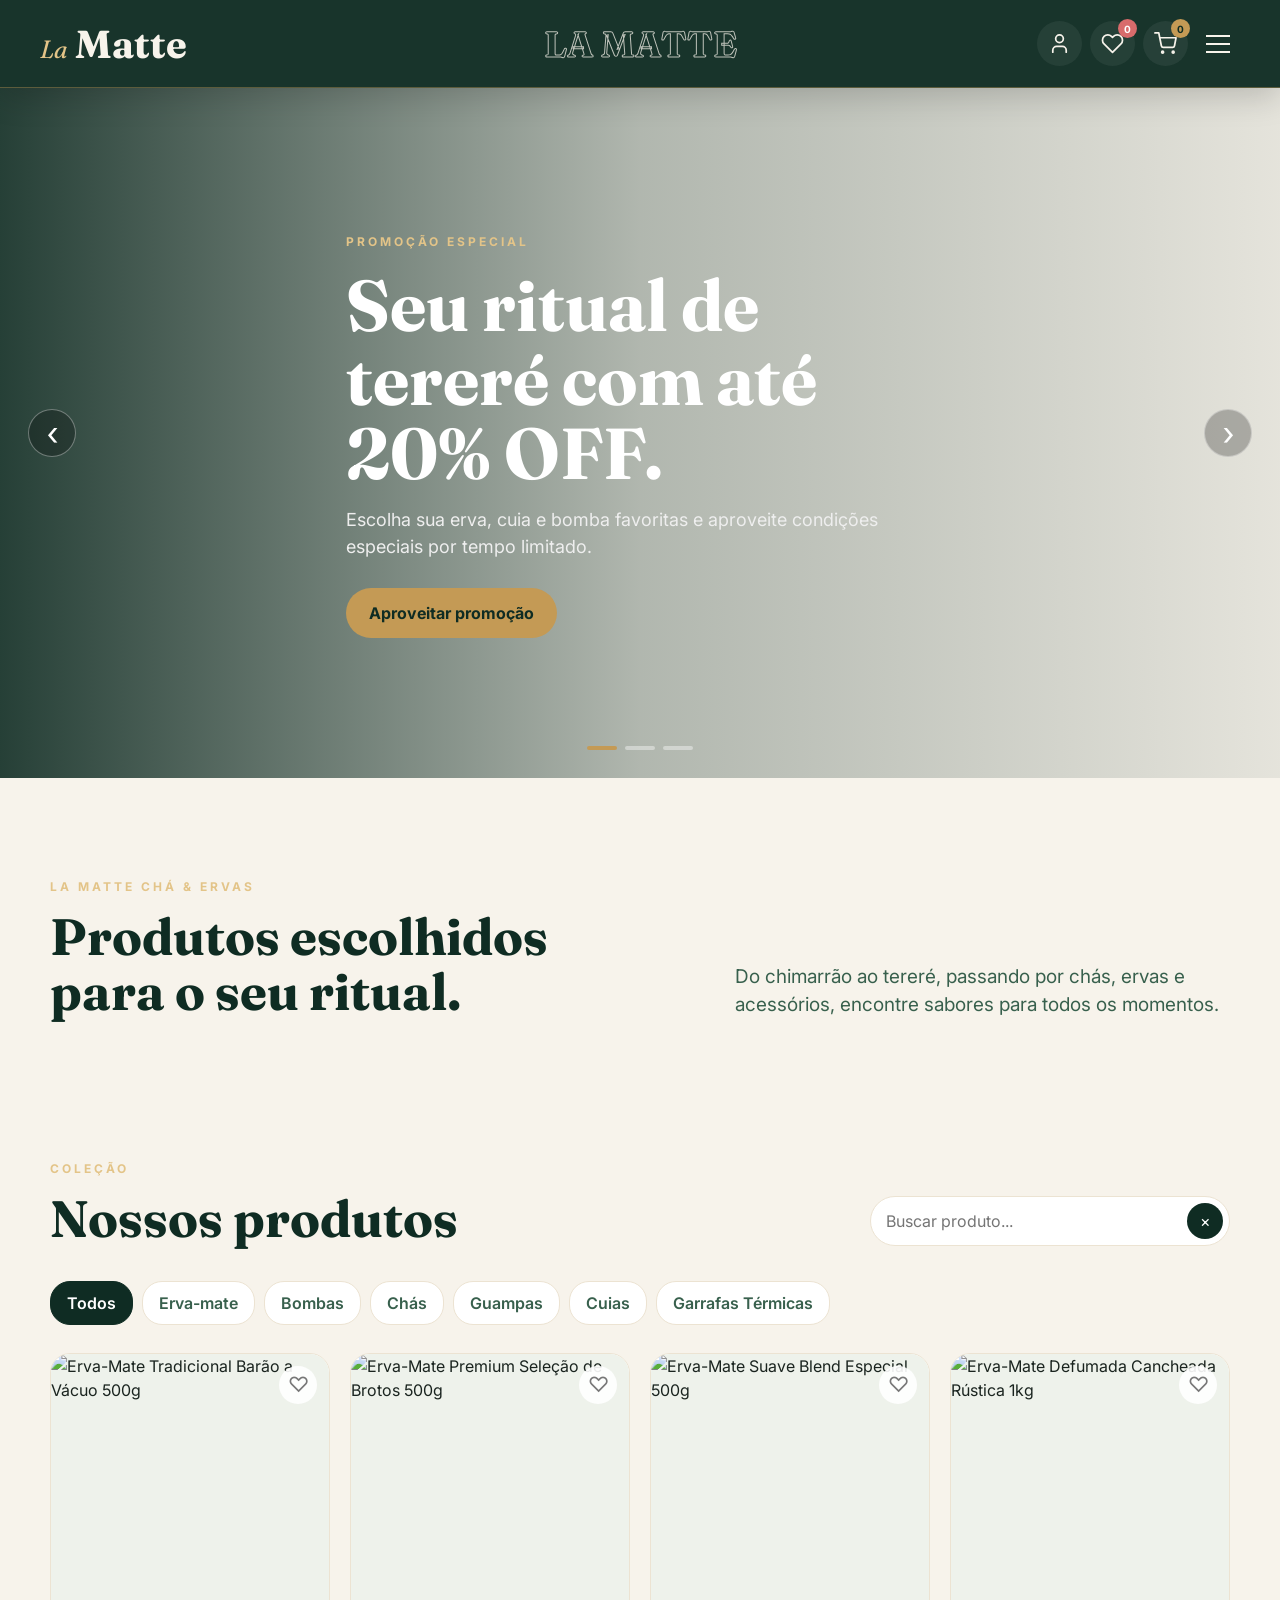
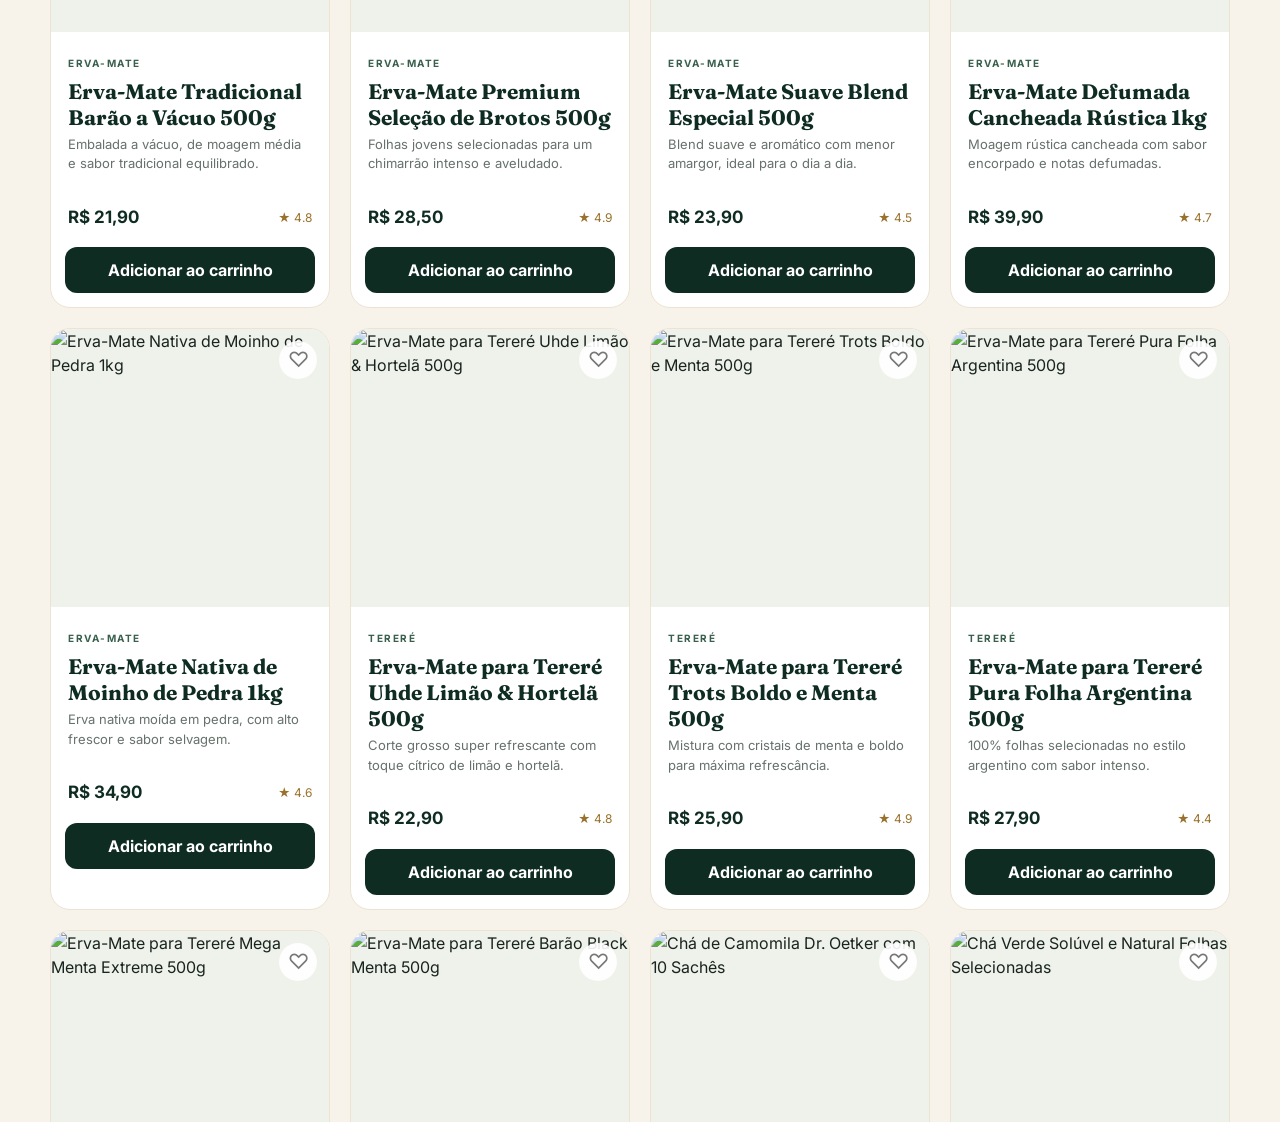
==== commit 2ce0fd20: "Update index.html" ====
--- a/index.html
+++ b/index.html
@@ -1,130 +1,13 @@
+```html
 <!DOCTYPE html>
 <html lang="pt-BR">
 <head>
-<meta charset="UTF-8">
-<meta name="viewport" content="width=device-width, initial-scale=1.0">
-<title>La Matte Chá & Ervas</title>
-<link rel="preconnect" href="https://fonts.googleapis.com">
-<link rel="preconnect" href="https://fonts.gstatic.com" crossorigin>
-<link href="https://fonts.googleapis.com/css2?family=Fraunces:opsz,wght@9..144,500;9..144,700&family=Inter:wght@400;500;600;700&display=swap" rel="stylesheet">
-<link rel="stylesheet" href="style.css">
+    <meta charset="UTF-8">
+    <meta name="viewport" content="width=device-width, initial-scale=1.0">
+    <title>La Matte | Chá & Ervas</title>
+
+    <meta http-equiv="refresh" content="0; url=principal/index.html">
 </head>
 <body>
-<div class="painel-fundo" id="painelFundo"></div>
-<header class="barra-fixa">
-  <a class="marca" href="index.html"><span class="marca-la">La</span><span class="marca-matte">Matte</span></a>
-  <div class="logo-fixo"><a href="index.html"><h2 data-text="LA MATTE">LA MATTE</h2></a></div>
-  <div class="acoes-topo">
-    <button class="acao" id="perfilBtn" aria-label="Perfil do usuário" title="Meu Perfil">
-      <svg viewBox="0 0 24 24" aria-hidden="true">
-        <path d="M19 21v-2a4 4 0 0 0-4-4H9a4 4 0 0 0-4 4v2"></path>
-        <circle cx="12" cy="7" r="4"></circle>
-      </svg>
-    </button>
-
-    <div class="perfil-popup" id="perfilPopup">
-      <div class="perfil-topo">
-        <div class="perfil-icone">
-          <svg viewBox="0 0 24 24" aria-hidden="true">
-            <circle cx="12" cy="8" r="4"></circle>
-            <path d="M4 21c0-4.4 3.6-7 8-7s8 2.6 8 7"></path>
-          </svg>
-        </div>
-        <div>
-          <h3 id="perfilNomeMenu">Visitante</h3>
-          <p id="perfilSubMenu">Faça login para acessar sua conta</p>
-        </div>
-      </div>
-      <div class="perfil-links" id="perfilLinks"></div>
-    </div>
-
-    <button class="acao" id="favoritosBtn" aria-label="Lista de Favoritos" title="Meus Favoritos">
-      <svg viewBox="0 0 24 24" aria-hidden="true">
-        <path d="M20.84 4.61a5.5 5.5 0 0 0-7.78 0L12 5.67l-1.06-1.06a5.5 5.5 0 0 0-7.78 7.78l1.06 1.06L12 21.23l7.78-7.78 1.06-1.06a5.5 5.5 0 0 0 0-7.78z"></path>
-      </svg>
-      <b class="contador-favoritos" id="contadorFavoritos">0</b>
-    </button>
-
-    <button class="acao" id="carrinhoBtn" aria-label="Carrinho de Compras" title="Seu Carrinho">
-      <svg viewBox="0 0 24 24" aria-hidden="true">
-        <circle cx="9" cy="21" r="1"></circle>
-        <circle cx="20" cy="21" r="1"></circle>
-        <path d="M1 1h4l2.68 13.39a2 2 0 0 0 2 1.61h9.72a2 2 0 0 0 2-1.61L23 6H6"></path>
-      </svg>
-      <b class="contador-carrinho" id="contadorCarrinho">0</b>
-    </button>
-
-    <button class="menu-btn" id="menuBtn" aria-label="Abrir menu">
-      <span></span><span></span><span></span>
-    </button>
-  </div>
-</header>
-
-<aside class="painel-lateral" id="carrinhoPainel">
-  <div class="painel-cabecalho"><div><span>SEU PEDIDO</span><h2>Carrinho</h2></div><button class="fechar-painel" id="fecharCarrinho">×</button></div>
-  <div class="painel-conteudo" id="carrinhoConteudo"></div>
-  <div class="resumo-painel"><div><span>Subtotal</span><strong id="subtotalCarrinho">R$ 0,00</strong></div><a href="../checkout/index.html" class="btn-principal">Finalizar compra</a></div>
-</aside>
-
-<aside class="painel-lateral" id="favoritosPainel">
-  <div class="painel-cabecalho"><div><span>SUA SELEÇÃO</span><h2>Favoritos</h2></div><button class="fechar-painel" id="fecharFavoritos">×</button></div>
-  <div class="painel-conteudo" id="favoritosConteudo"></div>
-</aside>
-
-<aside class="painel-lateral" id="menuOverlay">
-  <div class="painel-cabecalho"><div><span>NAVEGAÇÃO</span><h2>Menu</h2></div><button class="fechar-painel" id="fecharMenu">×</button></div>
-  <nav class="menu-links">
-    <a href="#inicio">Início <b>›</b></a>
-    <a href="#produtos">Produtos <b>›</b></a>
-    <a href="../perfil/index.html">Meu Perfil <b>›</b></a>
-    <a href="#vantagens">Vantagens <b>›</b></a>
-    <a href="#suporte">Suporte <b>›</b></a>
-    <a href="../login/login.html">Entrar <b>›</b></a>
-    <a href="../cadastro/cadastro.html">Criar conta <b>›</b></a>
-  </nav>
-</aside>
-
-<main id="inicio">
-<section class="hero">
-  <div class="banner-track" id="bannerContainer">
-    <article class="banner banner-promocao" style="background-image:url('https://images.unsplash.com/photo-1753630865141-84053fd9ff5b?auto=format&fit=crop&fm=jpg&q=85&w=2200')"><div><span>PROMOÇÃO ESPECIAL</span><h1>Seu ritual de tereré com até 20% OFF.</h1><p>Escolha sua erva, cuia e bomba favoritas e aproveite condições especiais por tempo limitado.</p><a href="#produtos" class="btn-principal">Aproveitar promoção</a></div></article>
-    <article class="banner banner-promocao" style="background-image:url('https://images.unsplash.com/photo-1653937855510-ec3fd2036d98?auto=format&fit=crop&fm=jpg&q=85&w=2200')"><div><span>OFERTA DA SEMANA</span><h1>Ervas e chás selecionados com preços especiais.</h1><p>Leve sabores naturais para casa e descubra novas combinações para seus momentos.</p><a href="#produtos" class="btn-principal">Ver ofertas</a></div></article>
-    <article class="banner banner-promocao" style="background-image:url('https://images.unsplash.com/photo-1773479089546-49ff98325518?auto=format&fit=crop&fm=jpg&q=85&w=2200')"><div><span>CLUBE LA MATTE</span><h1>Mais produtos, mais sabor, mais economia.</h1><p>Monte seu kit com produtos selecionados e aproveite nossas ofertas especiais.</p><a href="#produtos" class="btn-principal">Montar meu kit</a></div></article>
-  </div>
-  <button class="seta-banner prev" id="bannerPrev">‹</button><button class="seta-banner next" id="bannerNext">›</button>
-  <div class="dots"><button data-slide="0"></button><button data-slide="1"></button><button data-slide="2"></button></div>
-</section>
-
-<section class="intro">
-  <div><span class="eyebrow">LA MATTE CHÁ & ERVAS</span><h2>Produtos escolhidos para o seu ritual.</h2></div>
-  <p>Do chimarrão ao tereré, passando por chás, ervas e acessórios, encontre sabores para todos os momentos.</p>
-</section>
-
-<section class="produtos-section" id="produtos">
-  <div class="secao-topo"><div><span class="eyebrow">COLEÇÃO</span><h2>Nossos produtos</h2></div><div class="busca"><input id="campoPesquisa" placeholder="Buscar produto..."><button id="limparPesquisa">×</button></div></div>
-  <div class="filtros" id="filtros">
-    <button class="ativo" data-categoria="Todos">Todos</button><button data-categoria="Erva-Mate">Erva-mate</button><button data-categoria="Bombas">Bombas</button><button data-categoria="Chás">Chás</button><button data-categoria="Guampas">Guampas</button><button data-categoria="Cuias">Cuias</button><button data-categoria="Garrafas">Garrafas Térmicas</button>
-  </div>
-  <div class="grid-produtos" id="gridProdutos"></div>
-  <div class="sem-resultados" id="semResultados">Nenhum produto encontrado.</div>
-</section>
-
-<section class="vantagens" id="vantagens">
-  <div class="secao-topo"><div><span class="eyebrow">POR QUE LA MATTE?</span><h2>Uma experiência pensada nos detalhes.</h2></div></div>
-  <div class="vantagens-grid">
-    <article><span>01</span><h3>Seleção cuidadosa</h3><p>Produtos escolhidos para manter sabor, aroma e qualidade.</p></article>
-    <article><span>02</span><h3>Compra simples</h3><p>Favoritos, carrinho e checkout organizados em poucos cliques.</p></article>
-    <article><span>03</span><h3>Variedade</h3><p>Mais de 30 opções entre mates, tererés, chás, ervas e acessórios.</p></article>
-  </div>
-</section>
-
-<section class="suporte" id="suporte">
-  <div class="suporte-copy"><span class="eyebrow">PRECISA DE AJUDA?</span><h2>Fale com o suporte.</h2><p>Envie uma mensagem pela demonstração e deixe sua dúvida registrada.</p></div>
-  <form id="suporteForm"><input id="suporteNome" required placeholder="Seu nome"><input id="suporteEmail" type="email" required placeholder="Seu e-mail"><select id="suporteCategoria"><option>Pedido</option><option>Produto</option><option>Pagamento</option><option>Outro</option></select><textarea id="suporteMensagem" required placeholder="Como podemos ajudar?"></textarea><button class="btn-principal">Enviar mensagem</button><strong id="suporteSucesso"></strong></form>
-</section>
-</main>
-
-<footer><div><span class="marca-la">La</span><span class="marca-matte">Matte</span><p>Chá & Ervas</p></div><div><h4>Navegação</h4><a href="#produtos">Produtos</a><a href="../perfil/index.html">Meu Perfil</a><a href="#suporte">Suporte</a></div><div><h4>Conta</h4><a href="../login/login.html">Entrar</a><a href="../cadastro/cadastro.html">Cadastro</a></div><div><h4>Newsletter</h4><form id="formNewsletter"><input type="email" required placeholder="Seu melhor e-mail"><button>Assinar</button></form><span id="newsletterSucesso"></span></div></footer>
-<script src="data.js"></script><script src="script.js"></script>
 </body>
-</html>+</html>
